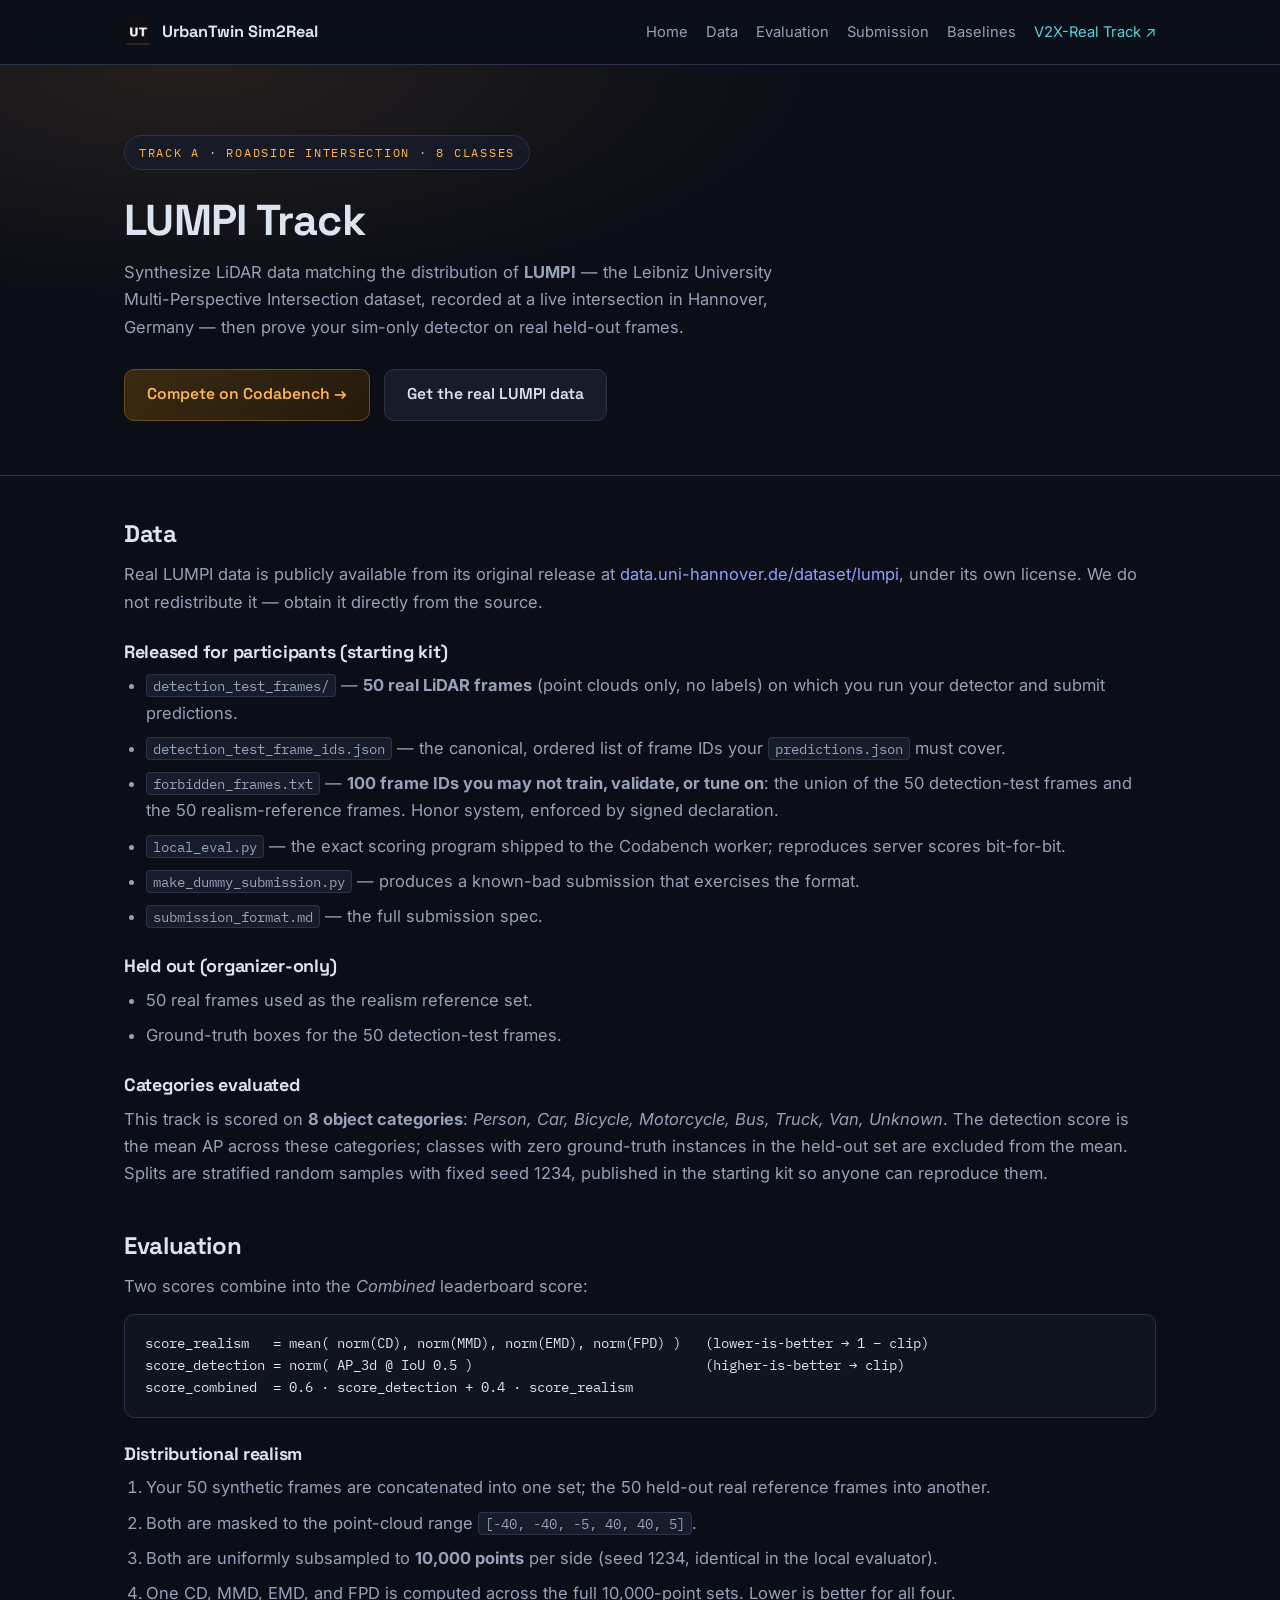
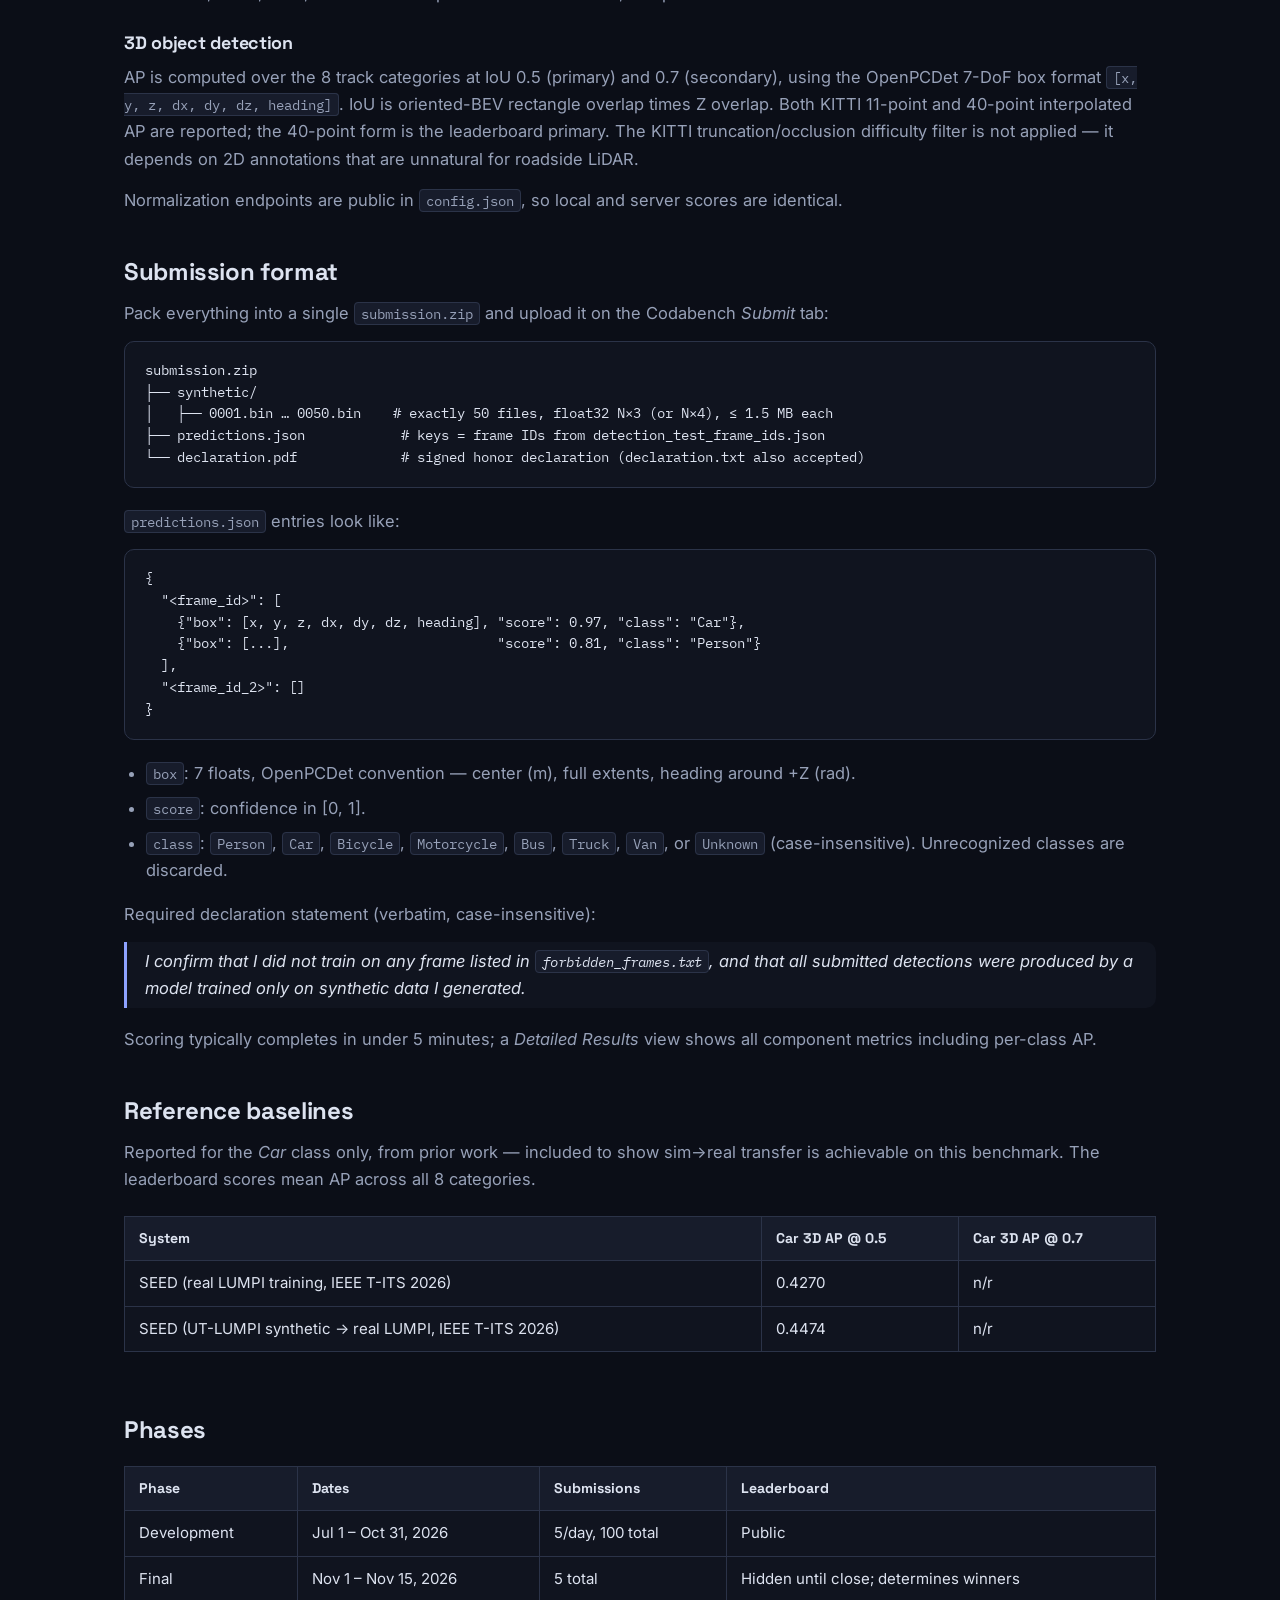
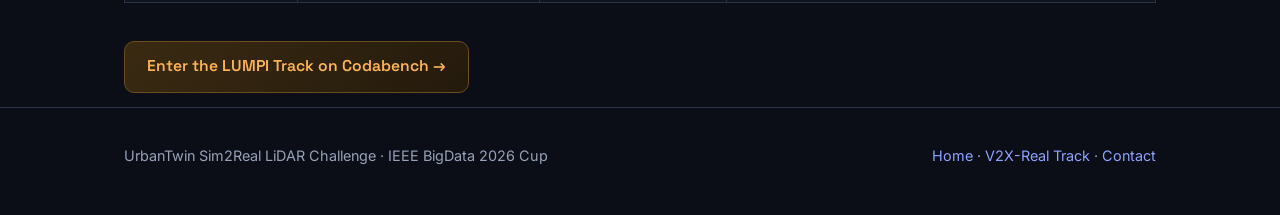
==== lumpi.html @ f479bf92 "UrbanTwin Sim2Real LiDAR Challenge website (IEEE BigData 2026 Cup)" ====
<!DOCTYPE html>
<html lang="en">
<head>
<meta charset="utf-8">
<meta name="viewport" content="width=device-width, initial-scale=1">
<title>LUMPI Track — UrbanTwin Sim2Real LiDAR Challenge</title>
<meta name="description" content="LUMPI Track of the UrbanTwin Sim2Real LiDAR Challenge at IEEE BigData 2026 Cup: synthesize LiDAR matching the LUMPI Hannover intersection distribution.">
<link rel="icon" type="image/png" href="logo.png">
<link rel="preconnect" href="https://fonts.googleapis.com">
<link rel="preconnect" href="https://fonts.gstatic.com" crossorigin>
<link href="https://fonts.googleapis.com/css2?family=Space+Grotesk:wght@500;600;700&family=Inter:wght@400;500;600&family=IBM+Plex+Mono:wght@400;500&display=swap" rel="stylesheet">
<link rel="stylesheet" href="style.css">
</head>
<body>

<nav class="nav">
  <div class="nav-inner">
    <a class="nav-brand" href="index.html"><img src="logo.png" alt="UrbanTwin logo">UrbanTwin&nbsp;Sim2Real</a>
    <div class="nav-links">
      <a href="index.html">Home</a>
      <a href="#data">Data</a>
      <a href="#evaluation">Evaluation</a>
      <a href="#submission">Submission</a>
      <a href="#baselines">Baselines</a>
      <a class="track-v2x" href="v2x.html">V2X-Real Track ↗</a>
    </div>
  </div>
</nav>

<header class="track-hero lumpi">
  <div class="wrap">
    <span class="eyebrow lumpi">Track A · Roadside intersection · 8 classes</span>
    <h1>LUMPI Track</h1>
    <p class="sub">Synthesize LiDAR data matching the distribution of <strong>LUMPI</strong> — the Leibniz University Multi-Perspective Intersection dataset, recorded at a live intersection in Hannover, Germany — then prove your sim-only detector on real held-out frames.</p>
    <div class="hero-ctas">
      <a class="btn btn-lumpi" href="https://www.codabench.org/competitions/16684/">Compete on Codabench →</a>
      <a class="btn" href="https://data.uni-hannover.de/dataset/lumpi">Get the real LUMPI data</a>
    </div>
  </div>
</header>

<main class="wrap content">

<h2 id="data">Data</h2>
<p>Real LUMPI data is publicly available from its original release at
<a href="https://data.uni-hannover.de/dataset/lumpi">data.uni-hannover.de/dataset/lumpi</a>, under its own license.
We do not redistribute it — obtain it directly from the source.</p>

<h3>Released for participants (starting kit)</h3>
<ul>
  <li><code>detection_test_frames/</code> — <strong>50 real LiDAR frames</strong> (point clouds only, no labels) on which you run your detector and submit predictions.</li>
  <li><code>detection_test_frame_ids.json</code> — the canonical, ordered list of frame IDs your <code>predictions.json</code> must cover.</li>
  <li><code>forbidden_frames.txt</code> — <strong>100 frame IDs you may not train, validate, or tune on</strong>: the union of the 50 detection-test frames and the 50 realism-reference frames. Honor system, enforced by signed declaration.</li>
  <li><code>local_eval.py</code> — the exact scoring program shipped to the Codabench worker; reproduces server scores bit-for-bit.</li>
  <li><code>make_dummy_submission.py</code> — produces a known-bad submission that exercises the format.</li>
  <li><code>submission_format.md</code> — the full submission spec.</li>
</ul>

<h3>Held out (organizer-only)</h3>
<ul>
  <li>50 real frames used as the realism reference set.</li>
  <li>Ground-truth boxes for the 50 detection-test frames.</li>
</ul>

<h3>Categories evaluated</h3>
<p>This track is scored on <strong>8 object categories</strong>: <em>Person, Car, Bicycle, Motorcycle, Bus, Truck, Van, Unknown</em>.
The detection score is the mean AP across these categories; classes with zero ground-truth instances in the held-out set are excluded from the mean.
Splits are stratified random samples with fixed seed 1234, published in the starting kit so anyone can reproduce them.</p>

<h2 id="evaluation">Evaluation</h2>
<p>Two scores combine into the <em>Combined</em> leaderboard score:</p>
<pre>score_realism   = mean( norm(CD), norm(MMD), norm(EMD), norm(FPD) )   (lower-is-better → 1 − clip)
score_detection = norm( AP_3d @ IoU 0.5 )                             (higher-is-better → clip)
score_combined  = 0.6 · score_detection + 0.4 · score_realism</pre>

<h3>Distributional realism</h3>
<ol>
  <li>Your 50 synthetic frames are concatenated into one set; the 50 held-out real reference frames into another.</li>
  <li>Both are masked to the point-cloud range <code>[-40, -40, -5, 40, 40, 5]</code>.</li>
  <li>Both are uniformly subsampled to <strong>10,000 points</strong> per side (seed 1234, identical in the local evaluator).</li>
  <li>One CD, MMD, EMD, and FPD is computed across the full 10,000-point sets. Lower is better for all four.</li>
</ol>

<h3>3D object detection</h3>
<p>AP is computed over the 8 track categories at IoU 0.5 (primary) and 0.7 (secondary),
using the OpenPCDet 7-DoF box format <code>[x, y, z, dx, dy, dz, heading]</code>.
IoU is oriented-BEV rectangle overlap times Z overlap. Both KITTI 11-point and 40-point interpolated AP
are reported; the 40-point form is the leaderboard primary. The KITTI truncation/occlusion difficulty
filter is not applied — it depends on 2D annotations that are unnatural for roadside LiDAR.</p>
<p>Normalization endpoints are public in <code>config.json</code>, so local and server scores are identical.</p>

<h2 id="submission">Submission format</h2>
<p>Pack everything into a single <code>submission.zip</code> and upload it on the Codabench <em>Submit</em> tab:</p>
<pre>submission.zip
├── synthetic/
│   ├── 0001.bin … 0050.bin    # exactly 50 files, float32 N×3 (or N×4), ≤ 1.5 MB each
├── predictions.json            # keys = frame IDs from detection_test_frame_ids.json
└── declaration.pdf             # signed honor declaration (declaration.txt also accepted)</pre>
<p><code>predictions.json</code> entries look like:</p>
<pre>{
  "&lt;frame_id&gt;": [
    {"box": [x, y, z, dx, dy, dz, heading], "score": 0.97, "class": "Car"},
    {"box": [...],                          "score": 0.81, "class": "Person"}
  ],
  "&lt;frame_id_2&gt;": []
}</pre>
<ul>
  <li><code>box</code>: 7 floats, OpenPCDet convention — center (m), full extents, heading around +Z (rad).</li>
  <li><code>score</code>: confidence in [0, 1].</li>
  <li><code>class</code>: <code>Person</code>, <code>Car</code>, <code>Bicycle</code>, <code>Motorcycle</code>, <code>Bus</code>, <code>Truck</code>, <code>Van</code>, or <code>Unknown</code> (case-insensitive). Unrecognized classes are discarded.</li>
</ul>
<p>Required declaration statement (verbatim, case-insensitive):</p>
<blockquote>I confirm that I did not train on any frame listed in <code>forbidden_frames.txt</code>, and that all submitted detections were produced by a model trained only on synthetic data I generated.</blockquote>
<p>Scoring typically completes in under 5 minutes; a <em>Detailed Results</em> view shows all component metrics including per-class AP.</p>

<h2 id="baselines">Reference baselines</h2>
<p>Reported for the <em>Car</em> class only, from prior work — included to show sim→real transfer is achievable on this benchmark. The leaderboard scores mean AP across all 8 categories.</p>
<div class="table-scroll">
<table>
  <tr><th>System</th><th>Car 3D AP @ 0.5</th><th>Car 3D AP @ 0.7</th></tr>
  <tr><td>SEED (real LUMPI training, IEEE T-ITS 2026)</td><td>0.4270</td><td>n/r</td></tr>
  <tr><td>SEED (UT-LUMPI synthetic → real LUMPI, IEEE T-ITS 2026)</td><td>0.4474</td><td>n/r</td></tr>
</table>
</div>

<h2>Phases</h2>
<div class="table-scroll">
<table>
  <tr><th>Phase</th><th>Dates</th><th>Submissions</th><th>Leaderboard</th></tr>
  <tr><td>Development</td><td>Jul 1 – Oct 31, 2026</td><td>5/day, 100 total</td><td>Public</td></tr>
  <tr><td>Final</td><td>Nov 1 – Nov 15, 2026</td><td>5 total</td><td>Hidden until close; determines winners</td></tr>
</table>
</div>
<p style="margin-top:18px"><a class="btn btn-lumpi" href="https://www.codabench.org/competitions/16684/">Enter the LUMPI Track on Codabench →</a></p>

</main>

<footer>
  <div class="wrap">
    <div>UrbanTwin Sim2Real LiDAR Challenge · IEEE BigData 2026 Cup</div>
    <div><a href="index.html">Home</a> · <a href="v2x.html">V2X-Real Track</a> · <a href="mailto:Muhammad.Shahbaz@ucf.edu">Contact</a></div>
  </div>
</footer>

</body>
</html>
---- style.css ----
/* UrbanTwin Sim2Real LiDAR Challenge — IEEE BigData 2026 Cup */
:root {
  --ink-950: #0b0e17;
  --ink-900: #10141f;
  --ink-800: #171c2b;
  --ink-700: #232a3d;
  --line: #2b3348;
  --text: #dde3f0;
  --text-dim: #97a1b8;
  --lumpi: #ffb454;   /* LUMPI amber */
  --v2x: #4fd6e0;     /* V2X-Real cyan */
  --accent: #8ea2ff;  /* shared indigo accent */
  --radius: 10px;
  --maxw: 1080px;
}

* { margin: 0; padding: 0; box-sizing: border-box; }

html { scroll-behavior: smooth; scroll-padding-top: 84px; }
@media (prefers-reduced-motion: reduce) {
  html { scroll-behavior: auto; }
  *, *::before, *::after { animation: none !important; transition: none !important; }
}

body {
  background: var(--ink-950);
  color: var(--text);
  font-family: "Inter", system-ui, -apple-system, "Segoe UI", sans-serif;
  font-size: 16.5px;
  line-height: 1.65;
  -webkit-font-smoothing: antialiased;
}

h1, h2, h3, h4 { font-family: "Space Grotesk", "Inter", sans-serif; line-height: 1.15; letter-spacing: -0.015em; }
code, pre, .mono { font-family: "IBM Plex Mono", ui-monospace, Consolas, monospace; }

a { color: var(--accent); text-decoration: none; }
a:hover { text-decoration: underline; }
a:focus-visible, button:focus-visible { outline: 2px solid var(--accent); outline-offset: 3px; border-radius: 3px; }

.wrap { max-width: var(--maxw); margin: 0 auto; padding: 0 24px; }

/* ---------- nav ---------- */
.nav {
  position: sticky; top: 0; z-index: 50;
  background: rgba(11, 14, 23, 0.86);
  backdrop-filter: blur(10px);
  border-bottom: 1px solid var(--line);
}
.nav-inner { display: flex; align-items: center; gap: 20px; height: 64px; max-width: var(--maxw); margin: 0 auto; padding: 0 24px; }
.nav-brand { display: flex; align-items: center; gap: 10px; font-family: "Space Grotesk", sans-serif; font-weight: 700; color: var(--text); font-size: 1.02rem; white-space: nowrap; }
.nav-brand img { width: 28px; height: 28px; border-radius: 6px; }
.nav-brand:hover { text-decoration: none; }
.nav-links { display: flex; gap: 18px; margin-left: auto; flex-wrap: wrap; }
.nav-links a { color: var(--text-dim); font-size: 0.92rem; }
.nav-links a:hover { color: var(--text); text-decoration: none; }
.nav-links a.track-lumpi { color: var(--lumpi); }
.nav-links a.track-v2x { color: var(--v2x); }

/* ---------- hero ---------- */
.hero { position: relative; overflow: hidden; border-bottom: 1px solid var(--line); }
#lidar-canvas { position: absolute; inset: 0; width: 100%; height: 100%; display: block; }
.hero-inner { position: relative; z-index: 2; max-width: var(--maxw); margin: 0 auto; padding: 96px 24px 88px; }
.eyebrow {
  display: inline-block; font-family: "IBM Plex Mono", monospace; font-size: 0.78rem;
  letter-spacing: 0.14em; text-transform: uppercase; color: var(--accent);
  border: 1px solid var(--line); border-radius: 999px; padding: 6px 14px;
  background: rgba(23, 28, 43, 0.7); margin-bottom: 26px;
}
.hero h1 { font-size: clamp(2.1rem, 5.4vw, 3.6rem); font-weight: 700; max-width: 820px; }
.hero h1 .thin { color: var(--text-dim); font-weight: 500; }
.hero .sub { margin-top: 20px; max-width: 640px; color: var(--text-dim); font-size: 1.08rem; }
.hero-ctas { display: flex; gap: 14px; margin-top: 34px; flex-wrap: wrap; }

.btn {
  display: inline-block; padding: 12px 22px; border-radius: var(--radius);
  font-family: "Space Grotesk", sans-serif; font-weight: 600; font-size: 0.98rem;
  border: 1px solid var(--line); color: var(--text); background: var(--ink-800);
  transition: transform 0.15s ease, border-color 0.15s ease;
}
.btn:hover { text-decoration: none; transform: translateY(-2px); border-color: var(--text-dim); }
.btn-lumpi { background: linear-gradient(135deg, #3a2a12, #241a0c); border-color: #6b4d1e; color: var(--lumpi); }
.btn-lumpi:hover { border-color: var(--lumpi); }
.btn-v2x { background: linear-gradient(135deg, #0e2f33, #0a1f24); border-color: #1e5b62; color: var(--v2x); }
.btn-v2x:hover { border-color: var(--v2x); }

.hero-facts { display: flex; gap: 34px; margin-top: 44px; flex-wrap: wrap; }
.fact .k { font-family: "IBM Plex Mono", monospace; font-size: 0.74rem; letter-spacing: 0.12em; text-transform: uppercase; color: var(--text-dim); }
.fact .v { font-family: "Space Grotesk", sans-serif; font-size: 1.12rem; font-weight: 600; margin-top: 2px; }

/* ---------- sections ---------- */
section { padding: 72px 0; border-bottom: 1px solid var(--line); }
section:last-of-type { border-bottom: none; }
.sec-label { font-family: "IBM Plex Mono", monospace; font-size: 0.76rem; letter-spacing: 0.16em; text-transform: uppercase; color: var(--accent); margin-bottom: 12px; }
section h2 { font-size: clamp(1.5rem, 3vw, 2.1rem); margin-bottom: 18px; }
section .lede { color: var(--text-dim); max-width: 700px; margin-bottom: 30px; }

/* track cards */
.tracks { display: grid; grid-template-columns: 1fr 1fr; gap: 22px; }
.track-card {
  border: 1px solid var(--line); border-radius: var(--radius); background: var(--ink-900);
  padding: 30px 28px; position: relative; overflow: hidden; display: flex; flex-direction: column;
}
.track-card::before { content: ""; position: absolute; top: 0; left: 0; right: 0; height: 3px; }
.track-card.lumpi::before { background: var(--lumpi); }
.track-card.v2x::before { background: var(--v2x); }
.track-card .tag { font-family: "IBM Plex Mono", monospace; font-size: 0.74rem; letter-spacing: 0.12em; text-transform: uppercase; }
.track-card.lumpi .tag { color: var(--lumpi); }
.track-card.v2x .tag { color: var(--v2x); }
.track-card h3 { font-size: 1.4rem; margin: 10px 0 12px; }
.track-card p { color: var(--text-dim); font-size: 0.97rem; flex: 1; }
.track-meta { margin: 18px 0 22px; display: grid; gap: 8px; font-size: 0.92rem; }
.track-meta div { display: flex; gap: 10px; }
.track-meta .mk { font-family: "IBM Plex Mono", monospace; color: var(--text-dim); min-width: 96px; font-size: 0.82rem; padding-top: 2px; }
.track-actions { display: flex; gap: 12px; flex-wrap: wrap; }
.btn-sm { padding: 9px 16px; font-size: 0.9rem; }

/* steps */
.steps { display: grid; grid-template-columns: repeat(4, 1fr); gap: 18px; counter-reset: step; }
.step { border: 1px solid var(--line); border-radius: var(--radius); background: var(--ink-900); padding: 22px 20px; }
.step::before {
  counter-increment: step; content: counter(step, decimal-leading-zero);
  font-family: "IBM Plex Mono", monospace; color: var(--accent); font-size: 0.8rem; letter-spacing: 0.1em;
}
.step h4 { margin: 8px 0 8px; font-size: 1.02rem; }
.step p { color: var(--text-dim); font-size: 0.9rem; }

/* scoring */
.score-formula {
  border: 1px solid var(--line); border-radius: var(--radius); background: var(--ink-900);
  padding: 26px 28px; font-family: "IBM Plex Mono", monospace; font-size: 0.95rem;
  overflow-x: auto; margin-bottom: 26px; white-space: pre;
}
.score-formula .w60 { color: var(--lumpi); }
.score-formula .w40 { color: var(--v2x); }
.metric-grid { display: grid; grid-template-columns: repeat(4, 1fr); gap: 16px; }
.metric { border: 1px solid var(--line); border-radius: var(--radius); background: var(--ink-900); padding: 18px; }
.metric .abbr { font-family: "Space Grotesk", sans-serif; font-weight: 700; font-size: 1.2rem; color: var(--accent); }
.metric p { font-size: 0.86rem; color: var(--text-dim); margin-top: 6px; }

/* timeline */
.timeline { list-style: none; border-left: 2px solid var(--line); margin-left: 8px; }
.timeline li { position: relative; padding: 0 0 26px 28px; }
.timeline li::before {
  content: ""; position: absolute; left: -7px; top: 6px; width: 12px; height: 12px;
  border-radius: 50%; background: var(--ink-950); border: 2px solid var(--accent);
}
.timeline li.milestone::before { background: var(--accent); }
.timeline .date { font-family: "IBM Plex Mono", monospace; font-size: 0.82rem; color: var(--accent); letter-spacing: 0.05em; }
.timeline .what { font-weight: 600; font-family: "Space Grotesk", sans-serif; }
.timeline .note { color: var(--text-dim); font-size: 0.92rem; }

/* tables */
.table-scroll { overflow-x: auto; }
table { border-collapse: collapse; width: 100%; font-size: 0.94rem; }
th, td { border: 1px solid var(--line); padding: 10px 14px; text-align: left; }
th { background: var(--ink-800); font-family: "Space Grotesk", sans-serif; font-size: 0.88rem; }
td { background: var(--ink-900); }
td .mono, th .mono { font-size: 0.85rem; }

/* prizes */
.prizes { display: grid; grid-template-columns: repeat(3, 1fr); gap: 18px; max-width: 720px; }
.prize { border: 1px solid var(--line); border-radius: var(--radius); background: var(--ink-900); padding: 24px; text-align: center; }
.prize .place { font-family: "IBM Plex Mono", monospace; font-size: 0.78rem; letter-spacing: 0.14em; text-transform: uppercase; color: var(--text-dim); }
.prize .amount { font-family: "Space Grotesk", sans-serif; font-size: 2rem; font-weight: 700; margin-top: 6px; }
.prize:nth-child(1) .amount { color: var(--lumpi); }

/* rules */
.rule-cols { display: grid; grid-template-columns: 1fr 1fr; gap: 22px; }
.rule-box { border: 1px solid var(--line); border-radius: var(--radius); background: var(--ink-900); padding: 26px 28px; }
.rule-box h3 { font-size: 1.1rem; margin-bottom: 14px; }
.rule-box.allowed h3 { color: #7ee08a; }
.rule-box.forbidden h3 { color: #ff7a7a; }
.rule-box ul { margin-left: 18px; color: var(--text-dim); font-size: 0.95rem; display: grid; gap: 10px; }

/* generic content blocks (track pages) */
.content h2 { font-size: 1.5rem; margin: 44px 0 14px; }
.content h3 { font-size: 1.12rem; margin: 26px 0 10px; color: var(--text); }
.content p, .content li { color: var(--text-dim); }
.content p { margin-bottom: 14px; }
.content ul, .content ol { margin: 0 0 16px 22px; display: grid; gap: 8px; }
.content pre {
  background: var(--ink-900); border: 1px solid var(--line); border-radius: var(--radius);
  padding: 18px 20px; overflow-x: auto; font-size: 0.88rem; margin: 14px 0 20px; line-height: 1.55;
}
.content code { background: var(--ink-800); border: 1px solid var(--line); border-radius: 4px; padding: 1px 6px; font-size: 0.86em; }
.content pre code { background: none; border: none; padding: 0; }
.content blockquote { border-left: 3px solid var(--accent); padding: 6px 18px; background: var(--ink-900); border-radius: 0 var(--radius) var(--radius) 0; margin: 14px 0 18px; font-style: italic; }
.content table { margin: 8px 0 20px; }

/* track page hero */
.track-hero { border-bottom: 1px solid var(--line); padding: 70px 0 54px; position: relative; overflow: hidden; }
.track-hero.lumpi { background: radial-gradient(900px 340px at 15% 0%, rgba(255, 180, 84, 0.10), transparent 70%), var(--ink-950); }
.track-hero.v2x { background: radial-gradient(900px 340px at 15% 0%, rgba(79, 214, 224, 0.10), transparent 70%), var(--ink-950); }
.track-hero h1 { font-size: clamp(1.8rem, 4vw, 2.7rem); max-width: 780px; }
.track-hero .sub { color: var(--text-dim); margin-top: 14px; max-width: 660px; }
.track-hero .hero-ctas { margin-top: 28px; }
.track-hero .eyebrow.lumpi { color: var(--lumpi); }
.track-hero .eyebrow.v2x { color: var(--v2x); }

/* citations */
details.bib { border: 1px solid var(--line); border-radius: var(--radius); background: var(--ink-900); margin-bottom: 12px; }
details.bib summary { cursor: pointer; padding: 14px 18px; font-family: "Space Grotesk", sans-serif; font-weight: 600; font-size: 0.98rem; }
details.bib pre { margin: 0 18px 16px; white-space: pre-wrap; }

/* organizers / footer */
.orgs { display: flex; gap: 22px; flex-wrap: wrap; }
.org { border: 1px solid var(--line); border-radius: var(--radius); background: var(--ink-900); padding: 22px 26px; min-width: 260px; }
.org .name { font-family: "Space Grotesk", sans-serif; font-weight: 700; font-size: 1.05rem; }
.org .aff { color: var(--text-dim); font-size: 0.92rem; }

footer { border-top: 1px solid var(--line); padding: 36px 0 48px; color: var(--text-dim); font-size: 0.9rem; }
footer .wrap { display: flex; justify-content: space-between; gap: 20px; flex-wrap: wrap; }

.notice {
  border: 1px solid #6b4d1e; background: rgba(255, 180, 84, 0.06); border-radius: var(--radius);
  padding: 14px 18px; font-size: 0.92rem; color: var(--text-dim); margin-top: 24px;
}
.notice strong { color: var(--lumpi); }

@media (max-width: 900px) {
  .steps, .metric-grid { grid-template-columns: 1fr 1fr; }
}
@media (max-width: 640px) {
  .tracks, .rule-cols, .steps, .metric-grid, .prizes { grid-template-columns: 1fr; }
  .nav-links { gap: 12px; }
  .hero-inner { padding: 70px 24px 60px; }
}
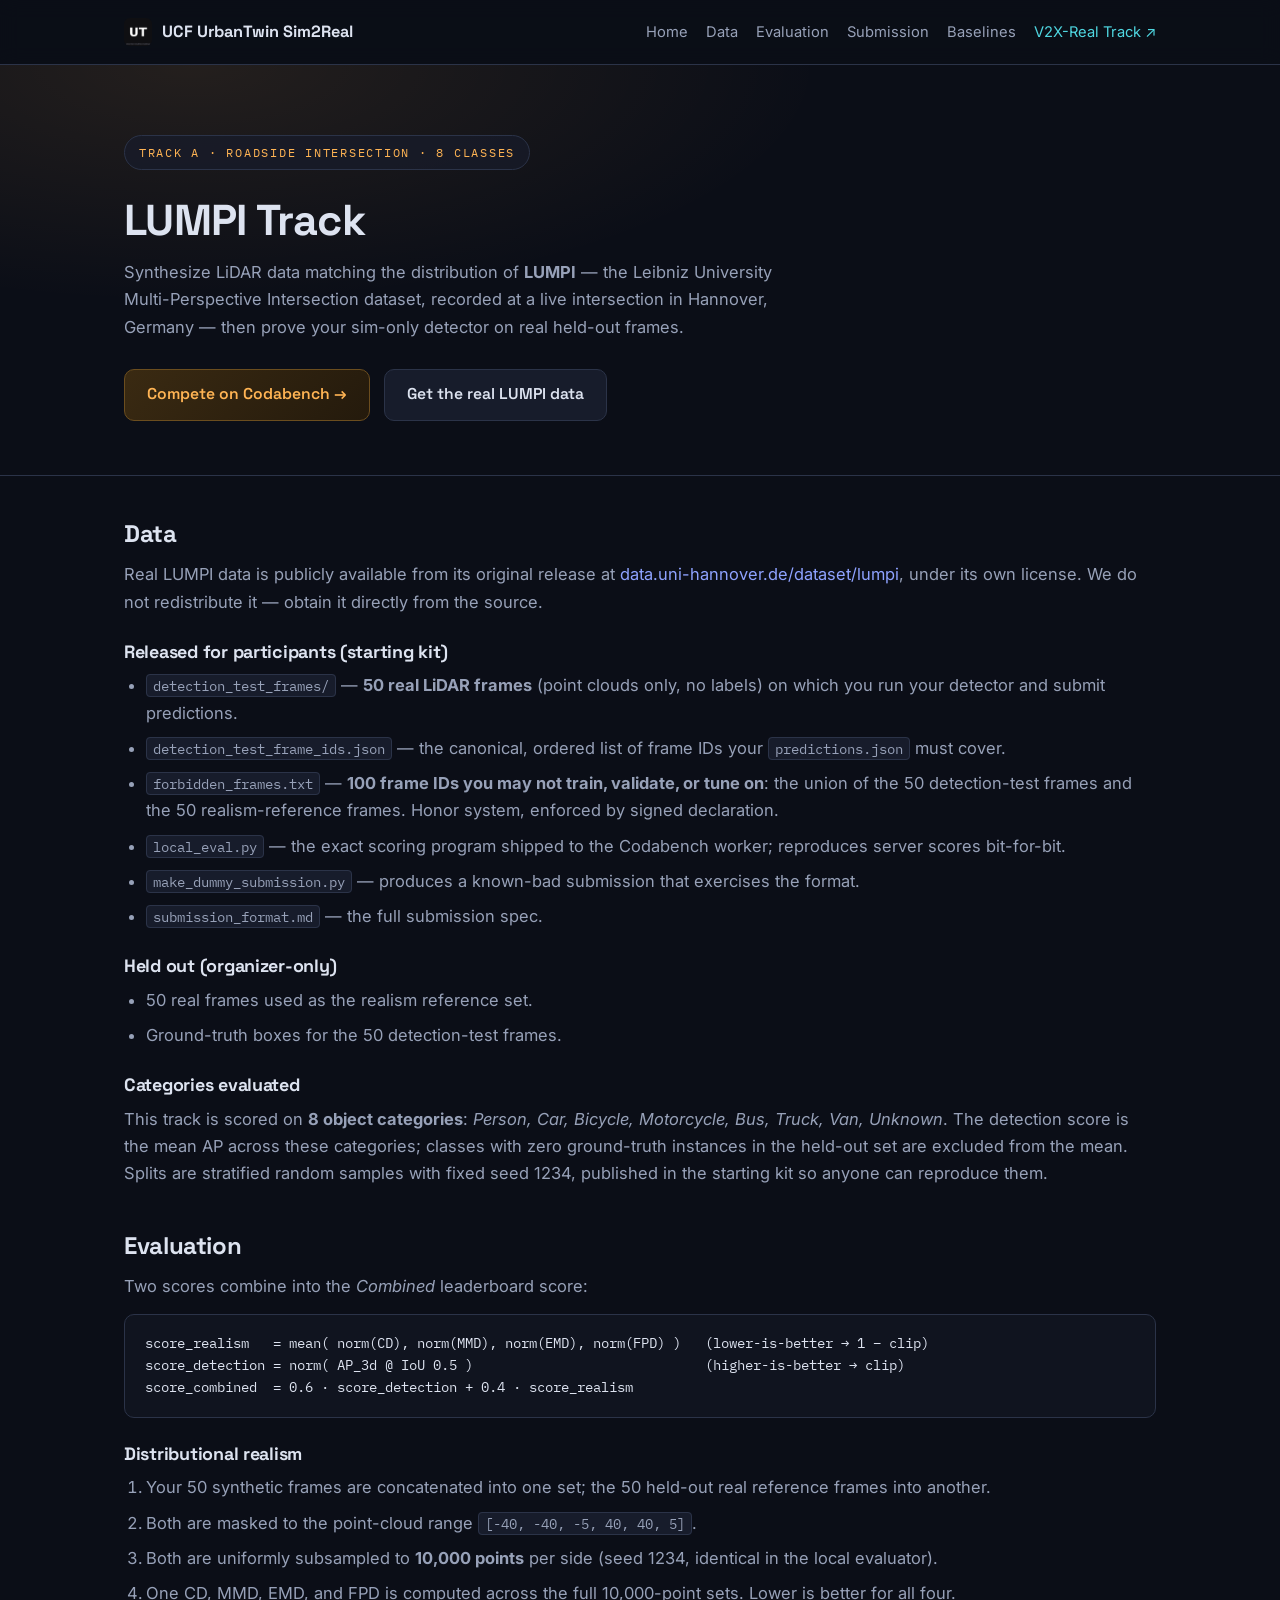
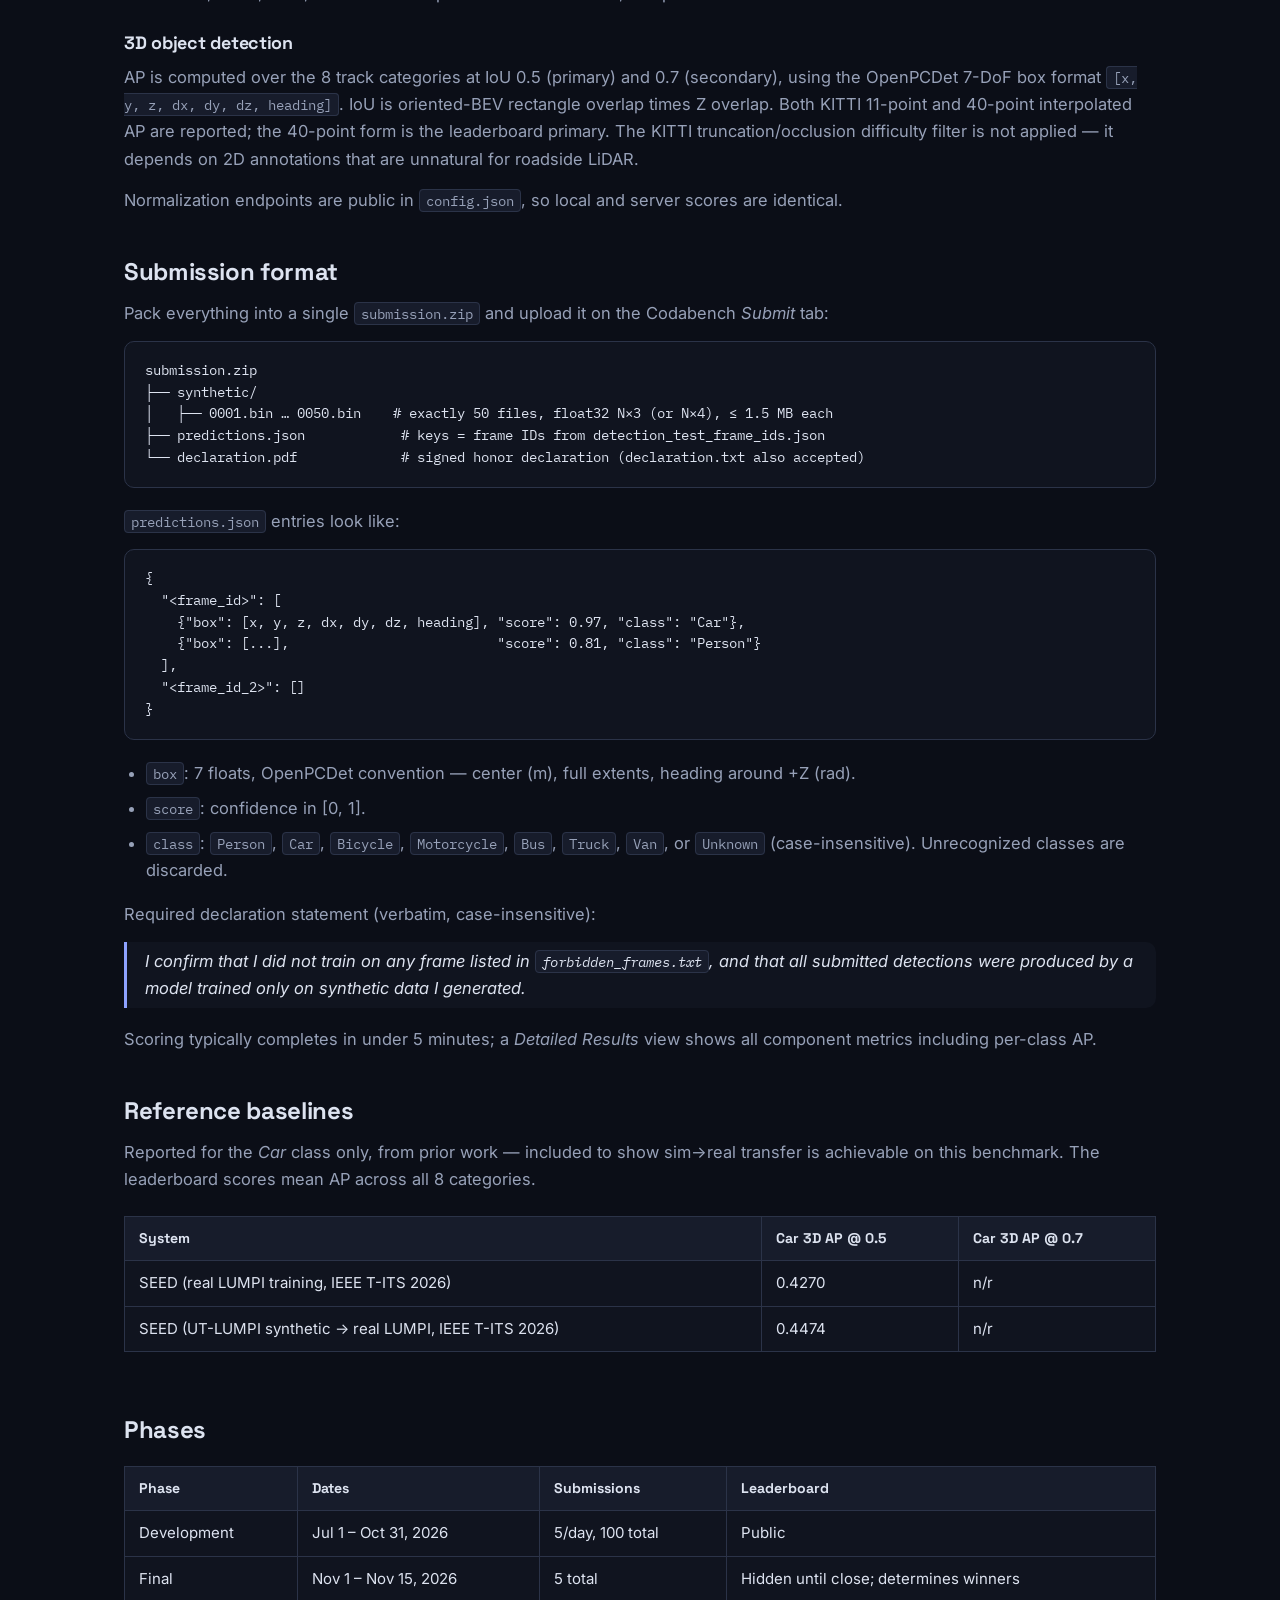
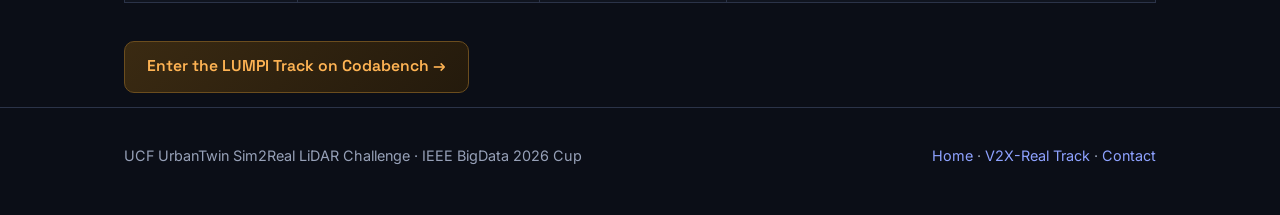
==== commit b1ca4885: "No real-data training rule, organizers on top, Agarwal email, UCF branding everywhere" ====
--- a/lumpi.html
+++ b/lumpi.html
@@ -3,8 +3,8 @@
 <head>
 <meta charset="utf-8">
 <meta name="viewport" content="width=device-width, initial-scale=1">
-<title>LUMPI Track — UrbanTwin Sim2Real LiDAR Challenge</title>
-<meta name="description" content="LUMPI Track of the UrbanTwin Sim2Real LiDAR Challenge at IEEE BigData 2026 Cup: synthesize LiDAR matching the LUMPI Hannover intersection distribution.">
+<title>LUMPI Track — UCF UrbanTwin Sim2Real LiDAR Challenge | Muhammad Shahbaz &amp; Shaurya Agarwal, University of Central Florida</title>
+<meta name="description" content="LUMPI Track of the UCF UrbanTwin Sim2Real LiDAR Challenge at IEEE BigData 2026 Cup: synthesize LiDAR matching the LUMPI Hannover intersection distribution.">
 <link rel="icon" type="image/png" href="logo.png">
 <link rel="preconnect" href="https://fonts.googleapis.com">
 <link rel="preconnect" href="https://fonts.gstatic.com" crossorigin>
@@ -15,7 +15,7 @@
 
 <nav class="nav">
   <div class="nav-inner">
-    <a class="nav-brand" href="index.html"><img src="logo.png" alt="UrbanTwin logo">UrbanTwin&nbsp;Sim2Real</a>
+    <a class="nav-brand" href="index.html"><img src="logo.png" alt="UrbanTwin logo">UCF UrbanTwin&nbsp;Sim2Real</a>
     <div class="nav-links">
       <a href="index.html">Home</a>
       <a href="#data">Data</a>
@@ -137,7 +137,7 @@
 
 <footer>
   <div class="wrap">
-    <div>UrbanTwin Sim2Real LiDAR Challenge · IEEE BigData 2026 Cup</div>
+    <div>UCF UrbanTwin Sim2Real LiDAR Challenge · IEEE BigData 2026 Cup</div>
     <div><a href="index.html">Home</a> · <a href="v2x.html">V2X-Real Track</a> · <a href="mailto:Muhammad.Shahbaz@ucf.edu">Contact</a></div>
   </div>
 </footer>
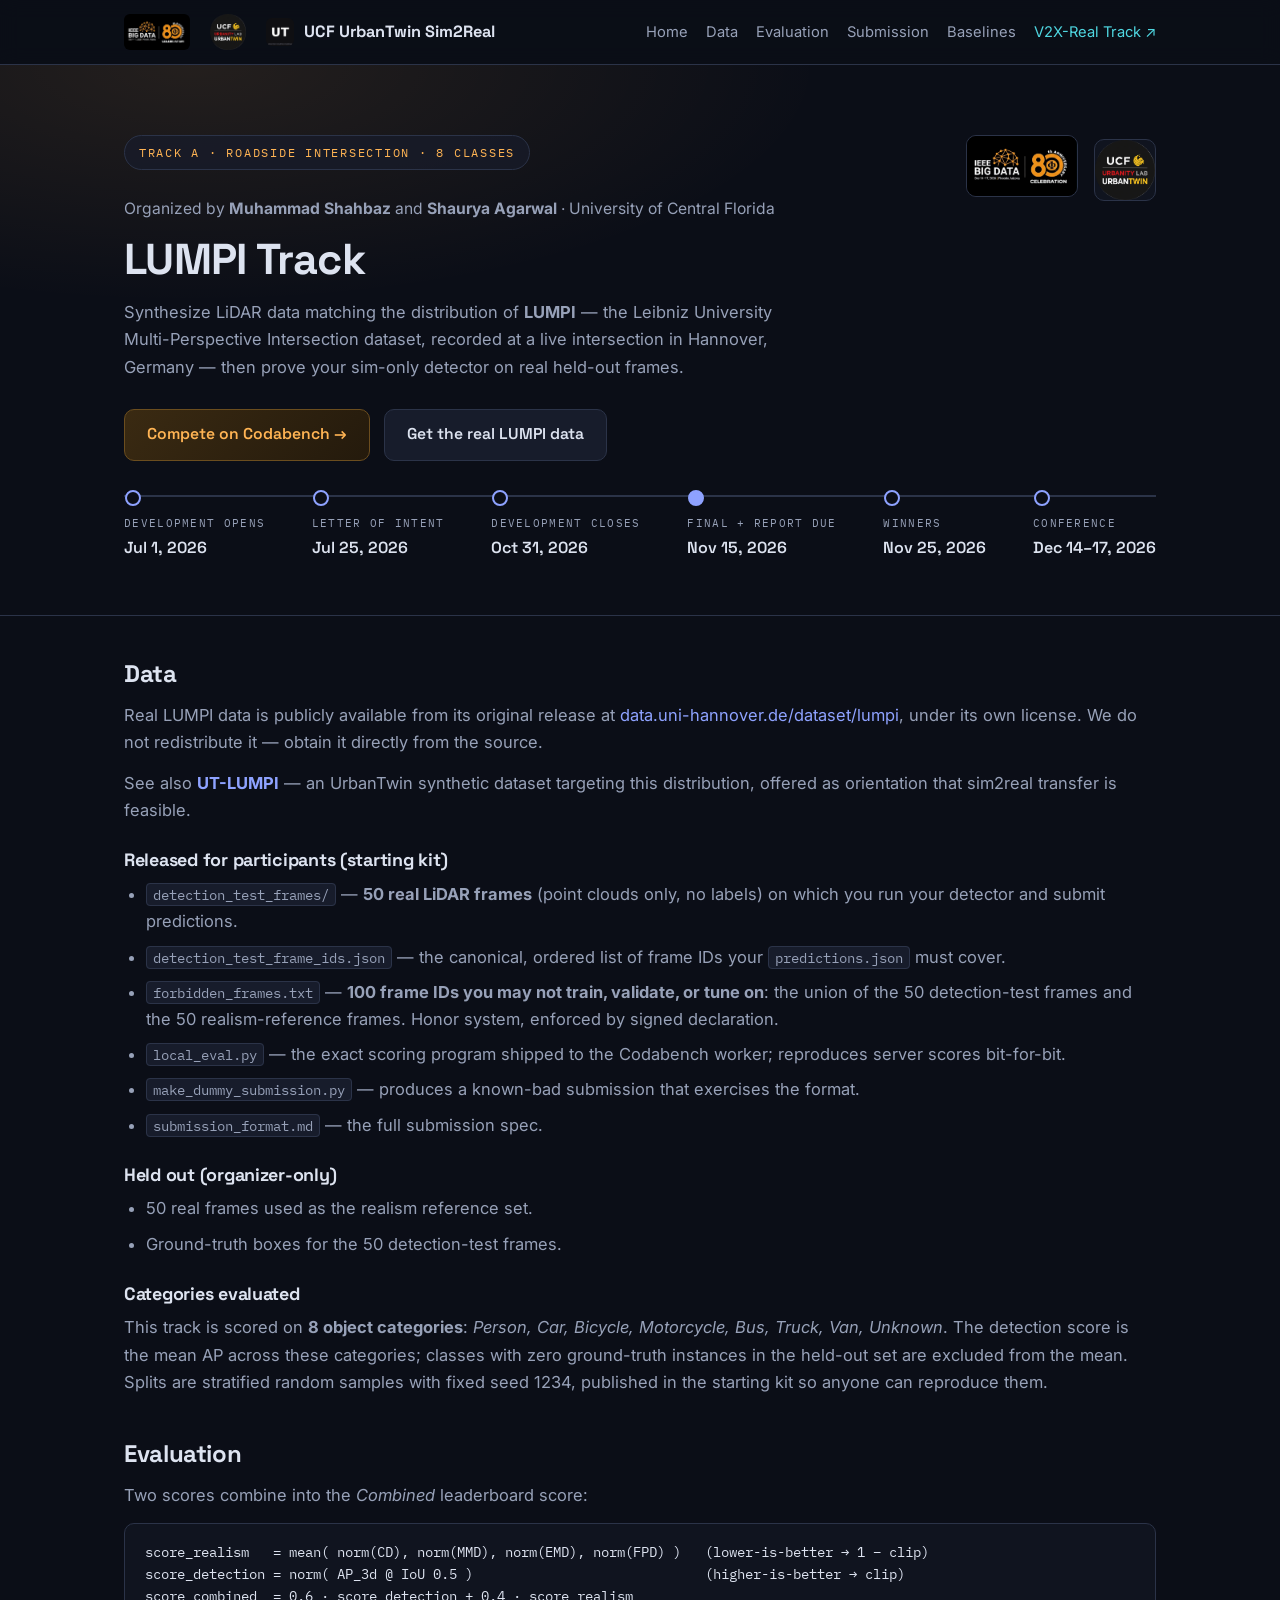
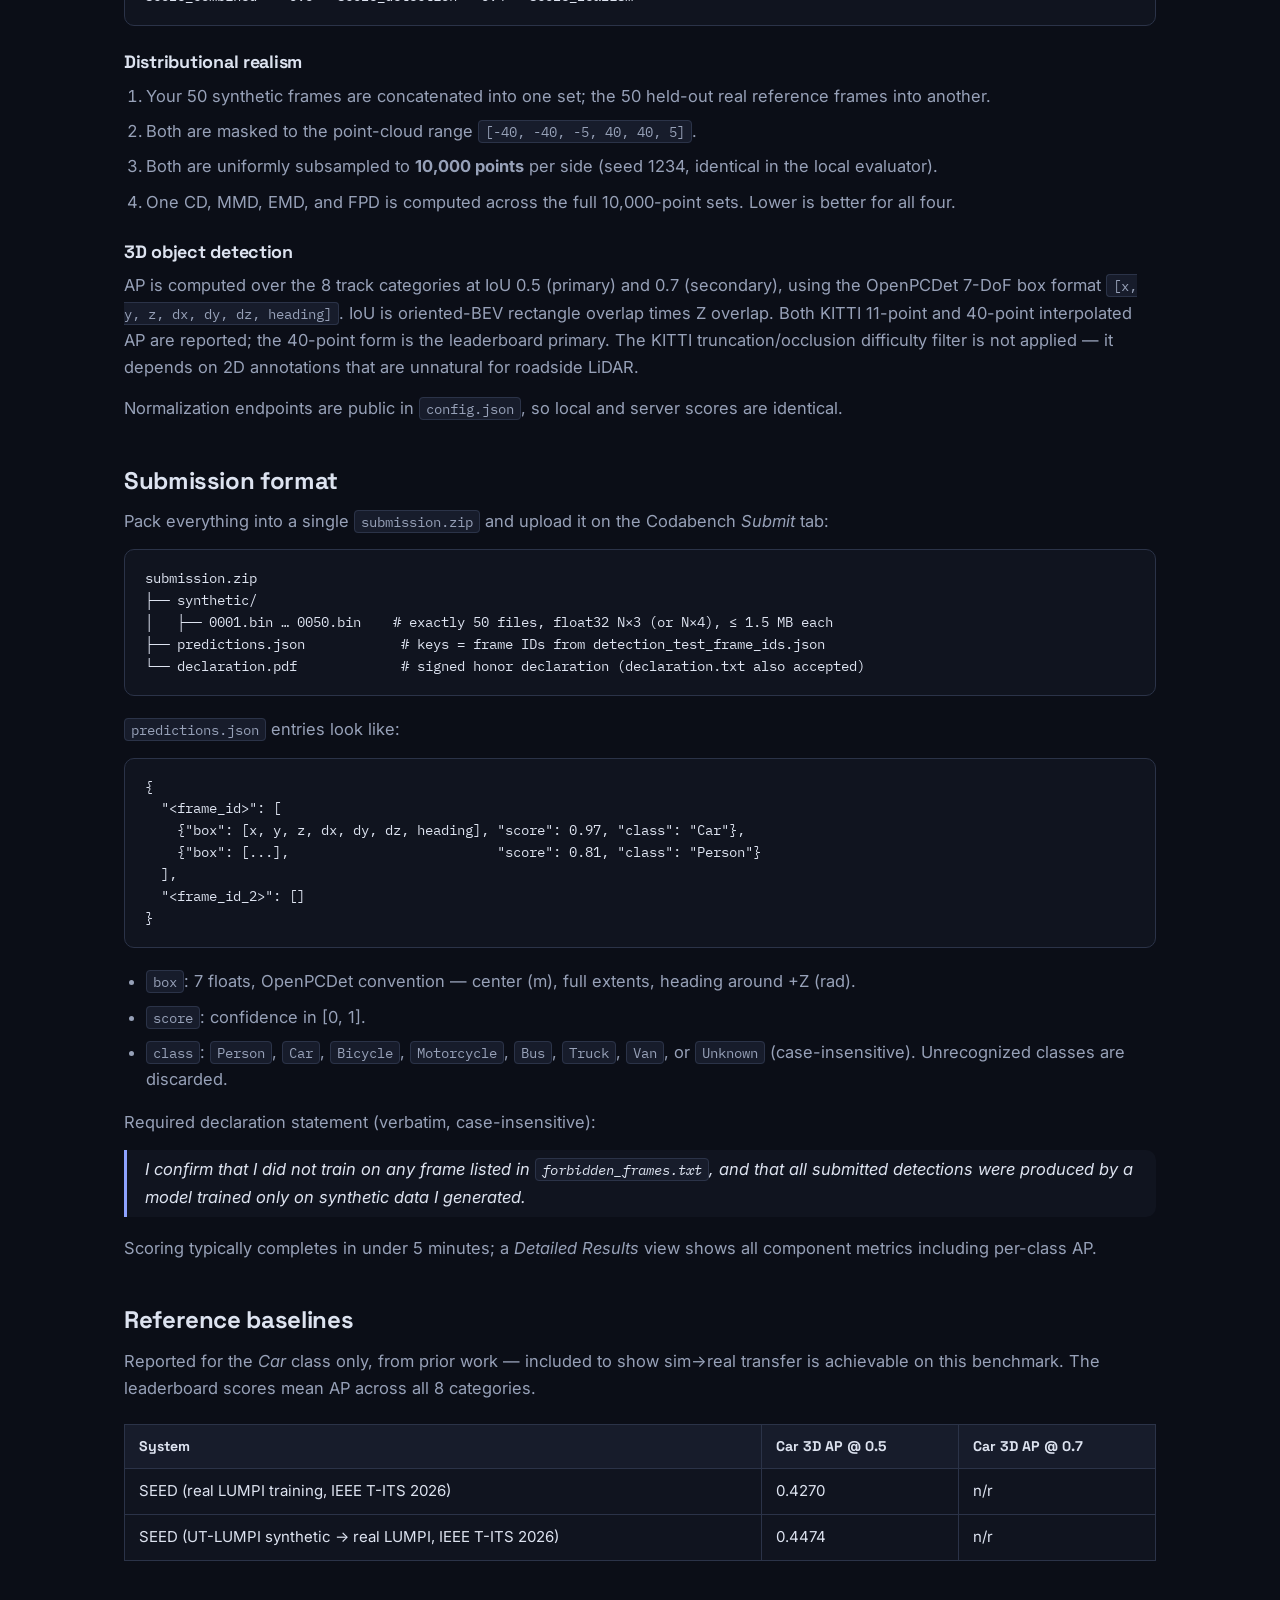
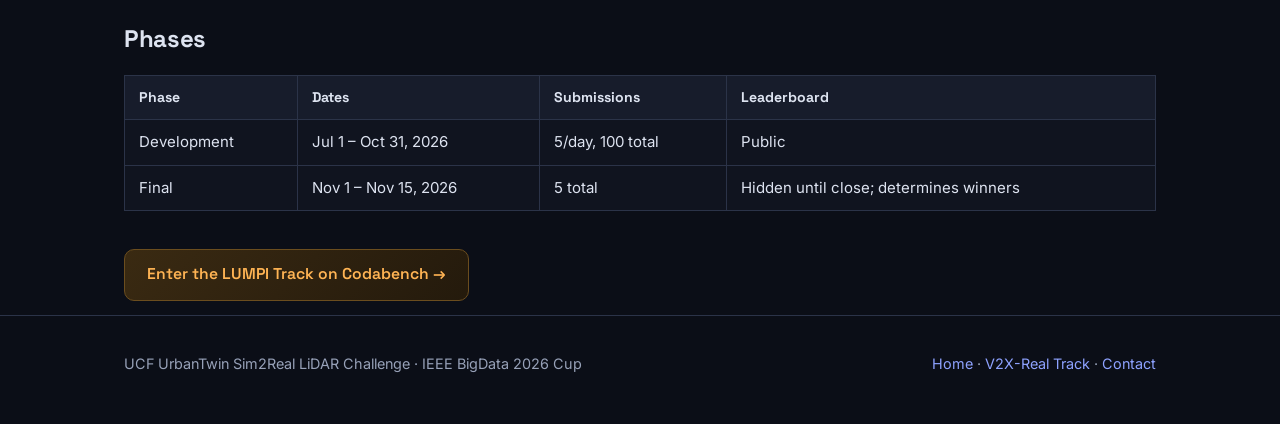
==== commit f8084539: "Track pages: logos, organizers, dates timeline, dataset pointers; nav-bar logos on all pages" ====
--- a/lumpi.html
+++ b/lumpi.html
@@ -15,7 +15,7 @@
 
 <nav class="nav">
   <div class="nav-inner">
-    <a class="nav-brand" href="index.html"><img src="logo.png" alt="UrbanTwin logo">UCF UrbanTwin&nbsp;Sim2Real</a>
+    <img class="nav-logo" src="ieee-bigdata-logo.png" alt="IEEE Big Data 2026"><img class="nav-logo" src="urbanity-urbantwin.png" alt="UCF Urbanity Lab — UrbanTwin"><a class="nav-brand" href="index.html"><img src="logo.png" alt="UrbanTwin logo">UCF UrbanTwin&nbsp;Sim2Real</a>
     <div class="nav-links">
       <a href="index.html">Home</a>
       <a href="#data">Data</a>
@@ -29,12 +29,25 @@
 
 <header class="track-hero lumpi">
   <div class="wrap">
+    <div class="logo-strip">
+      <a href="https://bigdataieee.org/BigData2026/"><img src="ieee-bigdata-logo.png" alt="IEEE Big Data 2026 — Dec 14–17, 2026, Phoenix, Arizona"></a>
+      <img src="urbanity-urbantwin.png" alt="UCF Urbanity Lab — UrbanTwin">
+    </div>
     <span class="eyebrow lumpi">Track A · Roadside intersection · 8 classes</span>
+    <p class="sub org-line">Organized by <strong>Muhammad Shahbaz</strong> and <strong>Shaurya Agarwal</strong> · University of Central Florida</p>
     <h1>LUMPI Track</h1>
     <p class="sub">Synthesize LiDAR data matching the distribution of <strong>LUMPI</strong> — the Leibniz University Multi-Perspective Intersection dataset, recorded at a live intersection in Hannover, Germany — then prove your sim-only detector on real held-out frames.</p>
     <div class="hero-ctas">
       <a class="btn btn-lumpi" href="https://www.codabench.org/competitions/16684/">Compete on Codabench →</a>
       <a class="btn" href="https://data.uni-hannover.de/dataset/lumpi">Get the real LUMPI data</a>
+    </div>
+    <div class="hero-facts hero-dates">
+      <div class="fact"><div class="k">Development opens</div><div class="v">Jul 1, 2026</div></div>
+      <div class="fact"><div class="k">Letter of intent</div><div class="v">Jul 25, 2026</div></div>
+      <div class="fact"><div class="k">Development closes</div><div class="v">Oct 31, 2026</div></div>
+      <div class="fact"><div class="k">Final + report due</div><div class="v">Nov 15, 2026</div></div>
+      <div class="fact"><div class="k">Winners</div><div class="v">Nov 25, 2026</div></div>
+      <div class="fact"><div class="k">Conference</div><div class="v">Dec 14–17, 2026</div></div>
     </div>
   </div>
 </header>
@@ -45,6 +58,7 @@
 <p>Real LUMPI data is publicly available from its original release at
 <a href="https://data.uni-hannover.de/dataset/lumpi">data.uni-hannover.de/dataset/lumpi</a>, under its own license.
 We do not redistribute it — obtain it directly from the source.</p>
+<p>See also <a href="https://doi.org/10.7910/DVN/D9SSWD"><strong>UT-LUMPI</strong></a> — an UrbanTwin synthetic dataset targeting this distribution, offered as orientation that sim2real transfer is feasible.</p>
 
 <h3>Released for participants (starting kit)</h3>
 <ul>
--- a/style.css
+++ b/style.css
@@ -50,6 +50,8 @@
 .nav-inner { display: flex; align-items: center; gap: 20px; height: 64px; max-width: var(--maxw); margin: 0 auto; padding: 0 24px; }
 .nav-brand { display: flex; align-items: center; gap: 10px; font-family: "Space Grotesk", sans-serif; font-weight: 700; color: var(--text); font-size: 1.02rem; white-space: nowrap; }
 .nav-brand img { width: 28px; height: 28px; border-radius: 6px; }
+.nav-logo { height: 36px; width: auto; border-radius: 6px; }
+@media (max-width: 760px) { .nav-logo { display: none; } }
 .nav-brand:hover { text-decoration: none; }
 .nav-links { display: flex; gap: 18px; margin-left: auto; flex-wrap: wrap; }
 .nav-links a { color: var(--text-dim); font-size: 0.92rem; }
@@ -67,7 +69,11 @@
   border: 1px solid var(--line); border-radius: 999px; padding: 6px 14px;
   background: rgba(23, 28, 43, 0.7); margin-bottom: 26px;
 }
-.hero h1 { font-size: clamp(2.1rem, 5.4vw, 3.6rem); font-weight: 700; max-width: 820px; }
+.hero h1 { font-size: clamp(1.2rem, 3.8vw, 2.8rem); font-weight: 700; max-width: none; white-space: nowrap; }
+.hero p.org-line, .track-hero p.org-line { margin: 0 0 14px; font-size: clamp(0.78rem, 1.7vw, 0.98rem); max-width: none; white-space: nowrap; }
+.track-hero .wrap { position: relative; }
+.track-hero .logo-strip { top: 0; }
+.track-hero .logo-strip img { height: 62px; }
 .hero h1 .thin { color: var(--text-dim); font-weight: 500; }
 .hero .sub { margin-top: 20px; max-width: 640px; color: var(--text-dim); font-size: 1.08rem; }
 .hero-ctas { display: flex; gap: 14px; margin-top: 34px; flex-wrap: wrap; }
@@ -87,6 +93,27 @@
 .hero-facts { display: flex; gap: 34px; margin-top: 44px; flex-wrap: wrap; }
 .fact .k { font-family: "IBM Plex Mono", monospace; font-size: 0.74rem; letter-spacing: 0.12em; text-transform: uppercase; color: var(--text-dim); }
 .fact .v { font-family: "Space Grotesk", sans-serif; font-size: 1.12rem; font-weight: 600; margin-top: 2px; }
+
+/* logo strip — pinned top right of hero, beside the title */
+.logo-strip { position: absolute; top: 96px; right: 24px; display: flex; align-items: center; gap: 16px; }
+.logo-strip img { height: 76px; width: auto; border-radius: 10px; border: 1px solid var(--line); background: var(--ink-900); }
+.logo-strip a:hover img { border-color: var(--text-dim); }
+@media (max-width: 1000px) {
+  .logo-strip { position: static; margin-bottom: 26px; }
+  .logo-strip img { height: 56px; }
+}
+
+/* hero dates timeline strip */
+.hero-dates { margin-top: 34px; border-top: 2px solid var(--line); padding-top: 18px; display: grid; grid-template-columns: repeat(6, auto); justify-content: space-between; gap: 14px; }
+.hero-dates .fact .k { font-size: clamp(0.58rem, 0.85vw, 0.74rem); white-space: nowrap; }
+.hero-dates .fact .v { font-size: clamp(0.78rem, 1.25vw, 1.05rem); white-space: nowrap; }
+.hero-dates .fact { position: relative; }
+.hero-dates .fact::before {
+  content: ""; position: absolute; top: -25px; left: 1px;
+  width: 12px; height: 12px; border-radius: 50%;
+  background: var(--ink-950); border: 2px solid var(--accent);
+}
+.hero-dates .fact:nth-child(4)::before { background: var(--accent); } /* final deadline emphasized */
 
 /* ---------- sections ---------- */
 section { padding: 72px 0; border-bottom: 1px solid var(--line); }
@@ -198,6 +225,12 @@
 .track-hero .eyebrow.lumpi { color: var(--lumpi); }
 .track-hero .eyebrow.v2x { color: var(--v2x); }
 
+/* reference lists: bold title line, description on its own line */
+.ref-list { list-style: none; margin-left: 0 !important; gap: 16px !important; }
+.ref-list li { border-left: 2px solid var(--line); padding-left: 16px; }
+.ref-list li > a { display: block; line-height: 1.4; }
+.ref-list .ref-desc { display: block; color: var(--text-dim); font-size: 0.93rem; margin-top: 3px; }
+
 /* citations */
 details.bib { border: 1px solid var(--line); border-radius: var(--radius); background: var(--ink-900); margin-bottom: 12px; }
 details.bib summary { cursor: pointer; padding: 14px 18px; font-family: "Space Grotesk", sans-serif; font-weight: 600; font-size: 0.98rem; }
@@ -223,6 +256,8 @@
 }
 @media (max-width: 640px) {
   .tracks, .rule-cols, .steps, .metric-grid, .prizes { grid-template-columns: 1fr; }
+  .hero h1, .hero p.org-line { white-space: normal; }
+  .hero-dates { grid-template-columns: repeat(2, auto); row-gap: 20px; }
   .nav-links { gap: 12px; }
   .hero-inner { padding: 70px 24px 60px; }
 }
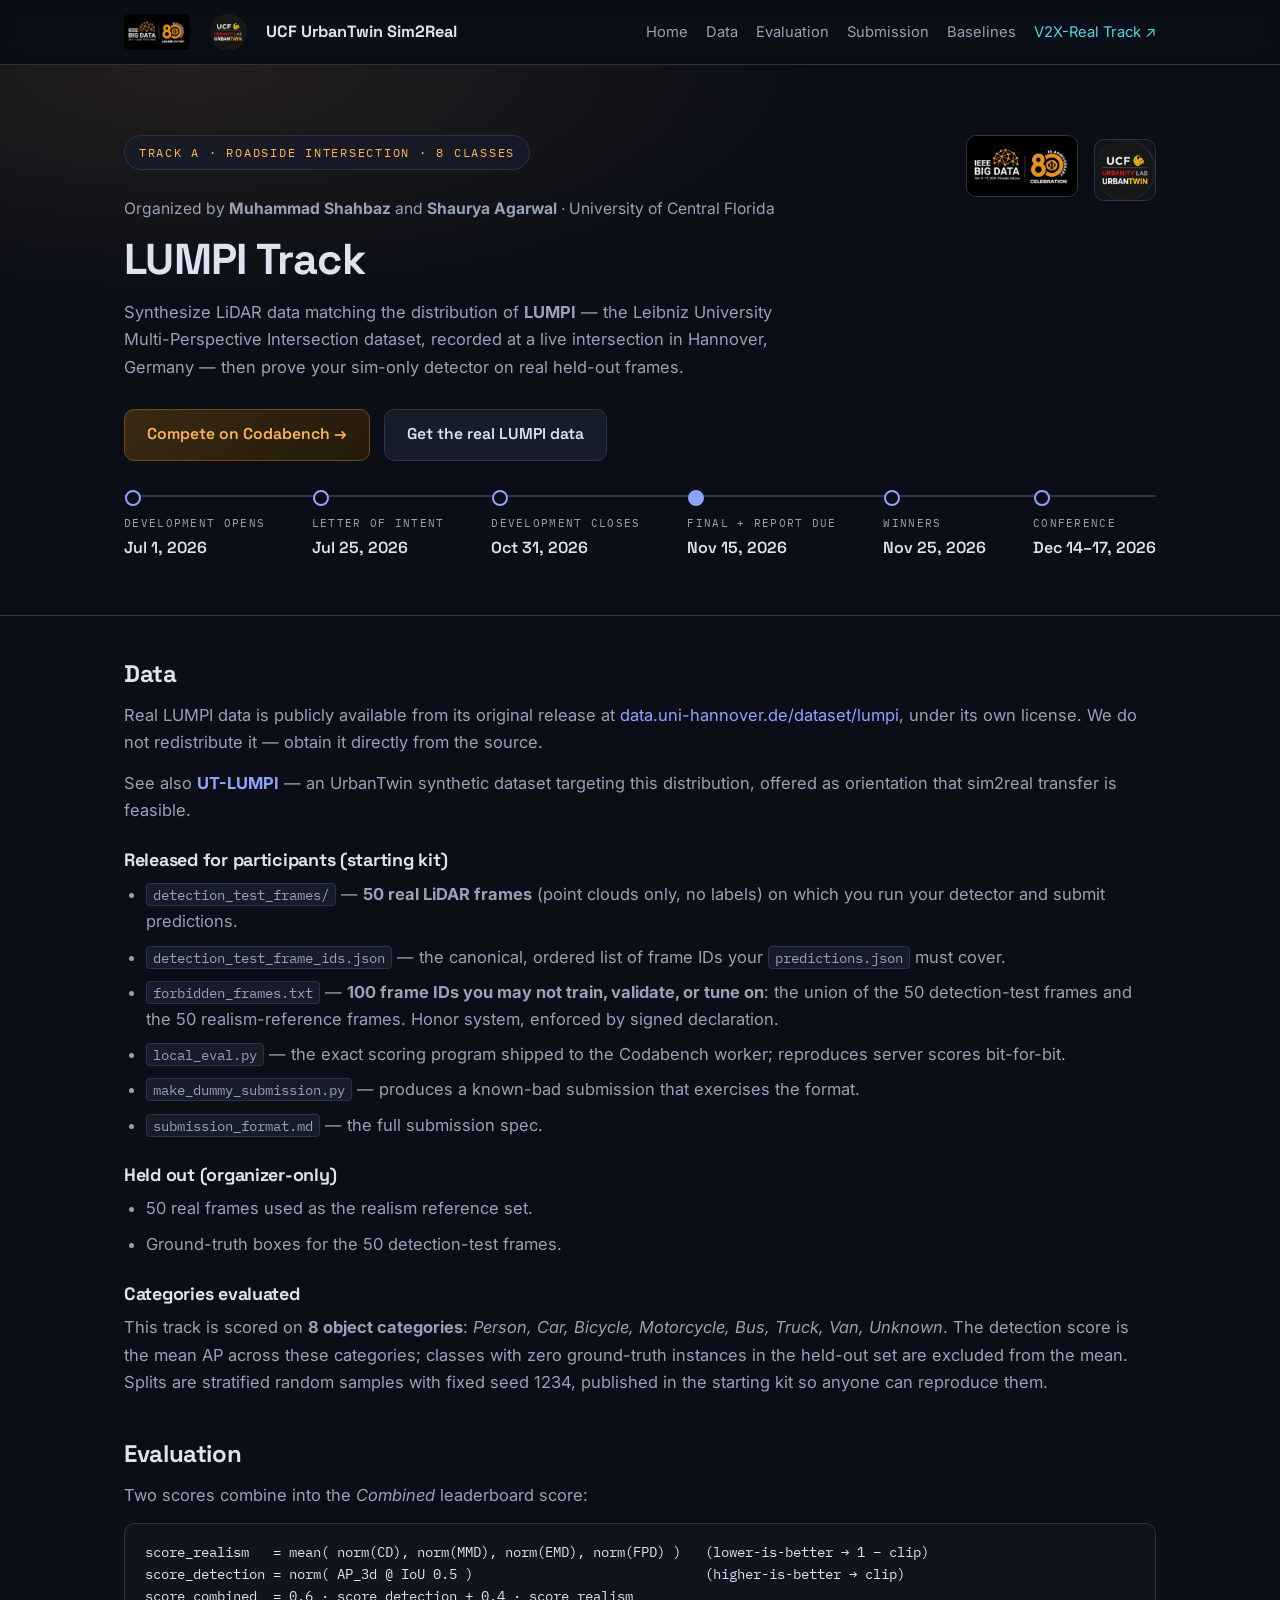
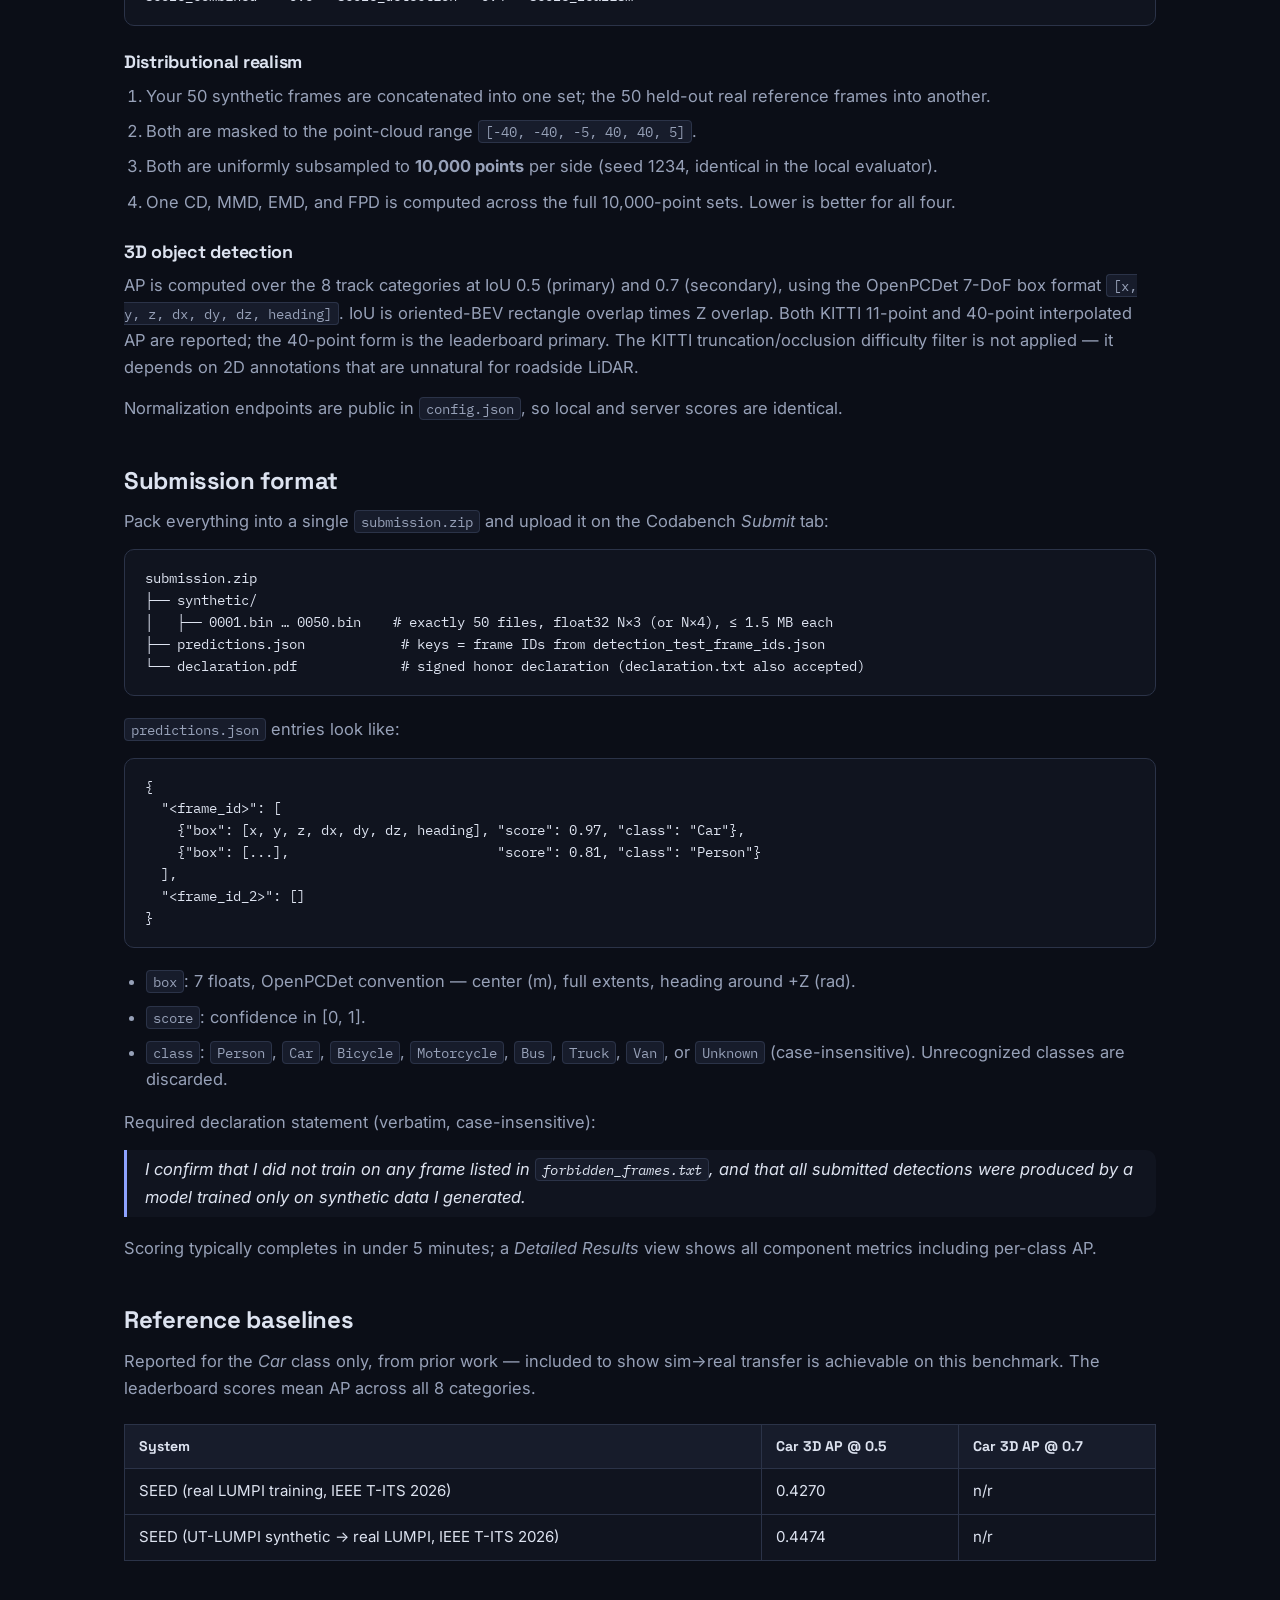
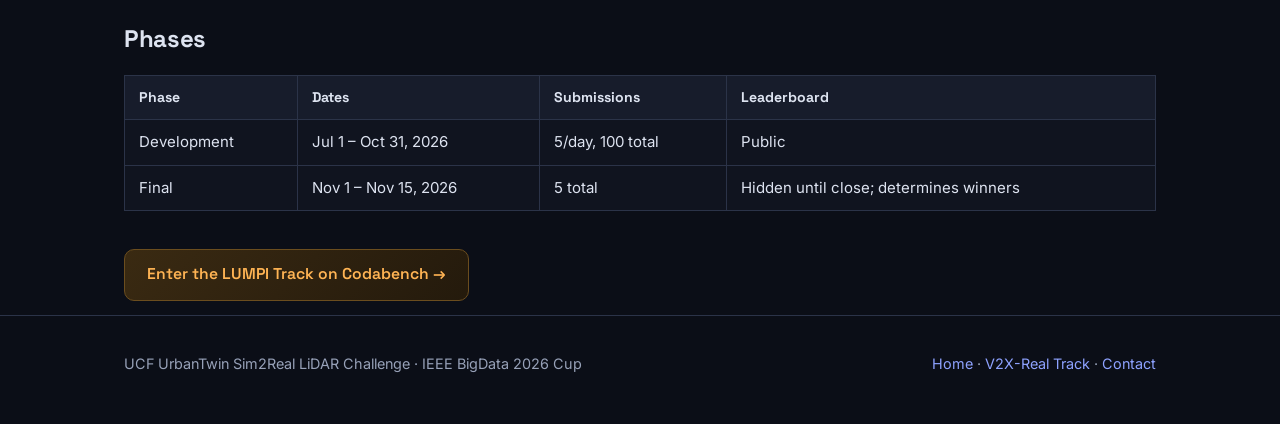
==== commit 38b2d058: "Remove UT logo from nav brand" ====
--- a/lumpi.html
+++ b/lumpi.html
@@ -15,7 +15,7 @@
 
 <nav class="nav">
   <div class="nav-inner">
-    <img class="nav-logo" src="ieee-bigdata-logo.png" alt="IEEE Big Data 2026"><img class="nav-logo" src="urbanity-urbantwin.png" alt="UCF Urbanity Lab — UrbanTwin"><a class="nav-brand" href="index.html"><img src="logo.png" alt="UrbanTwin logo">UCF UrbanTwin&nbsp;Sim2Real</a>
+    <img class="nav-logo" src="ieee-bigdata-logo.png" alt="IEEE Big Data 2026"><img class="nav-logo" src="urbanity-urbantwin.png" alt="UCF Urbanity Lab — UrbanTwin"><a class="nav-brand" href="index.html">UCF UrbanTwin&nbsp;Sim2Real</a>
     <div class="nav-links">
       <a href="index.html">Home</a>
       <a href="#data">Data</a>
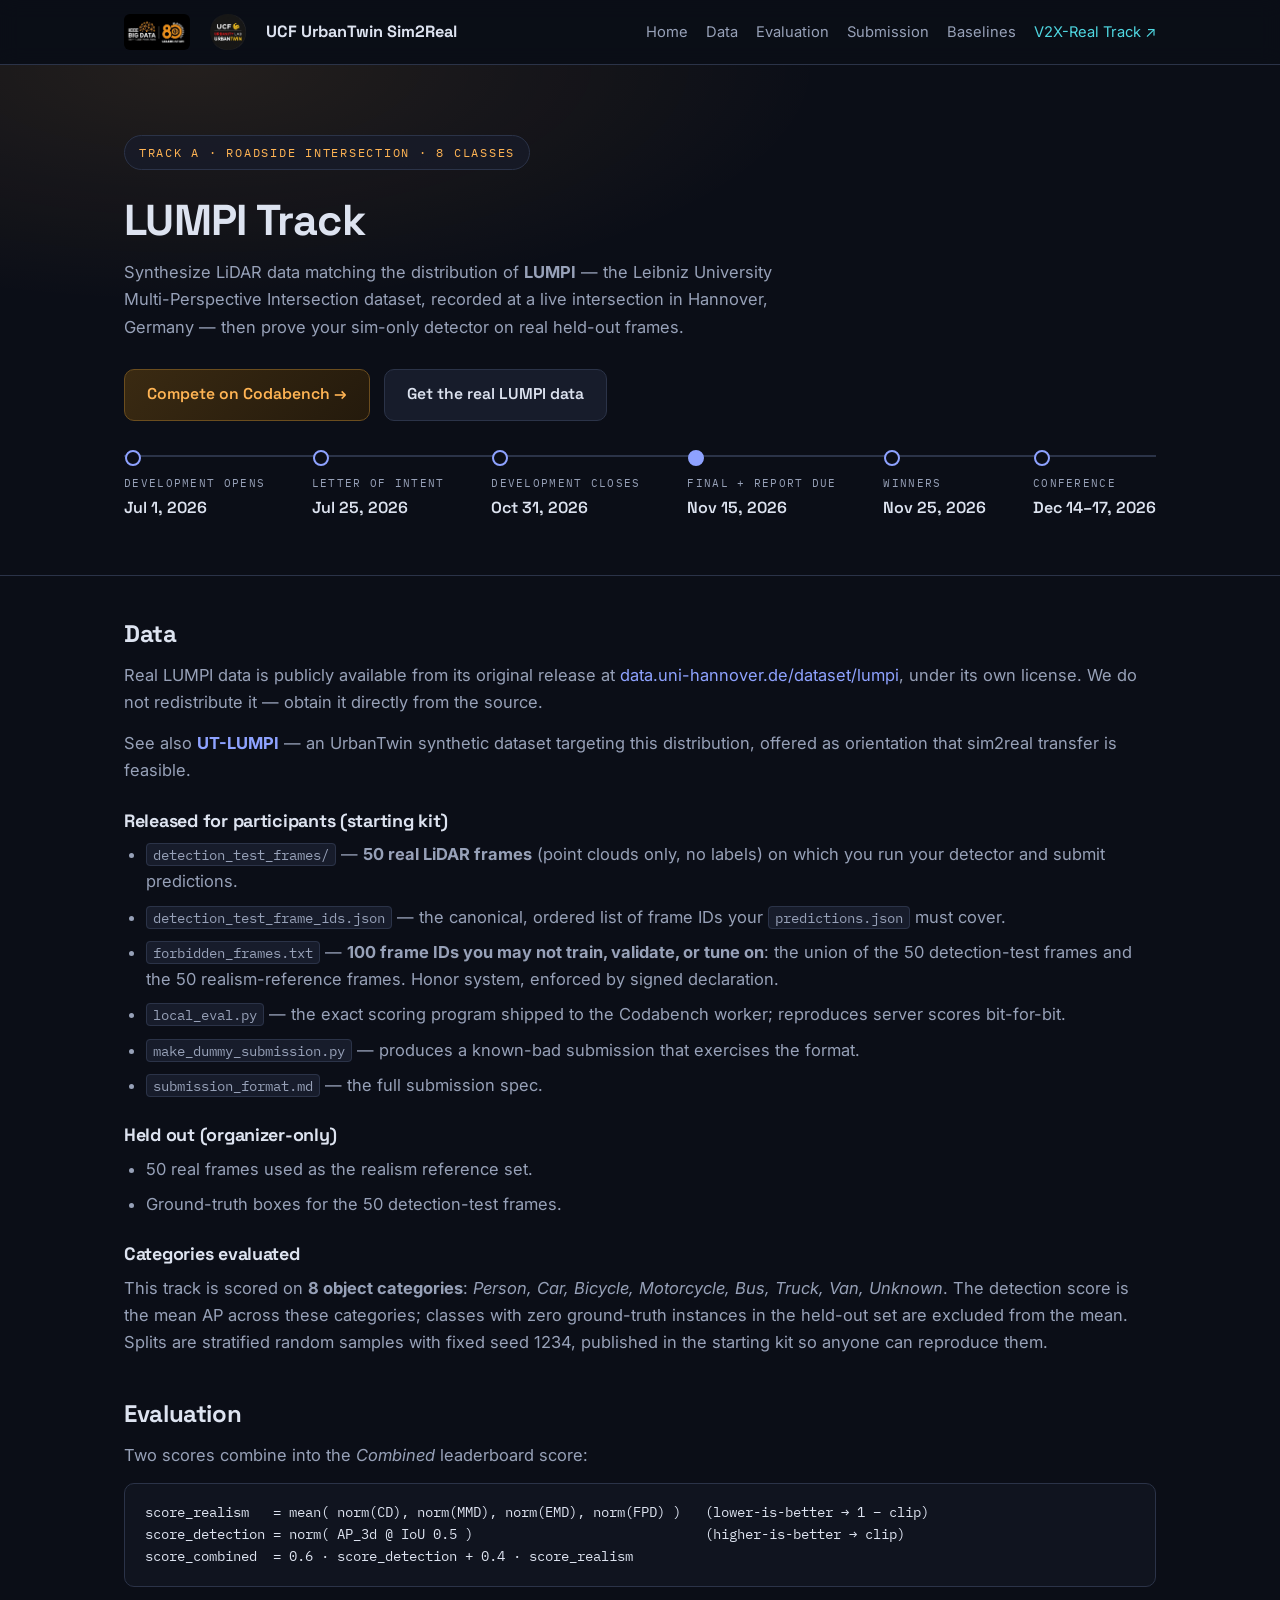
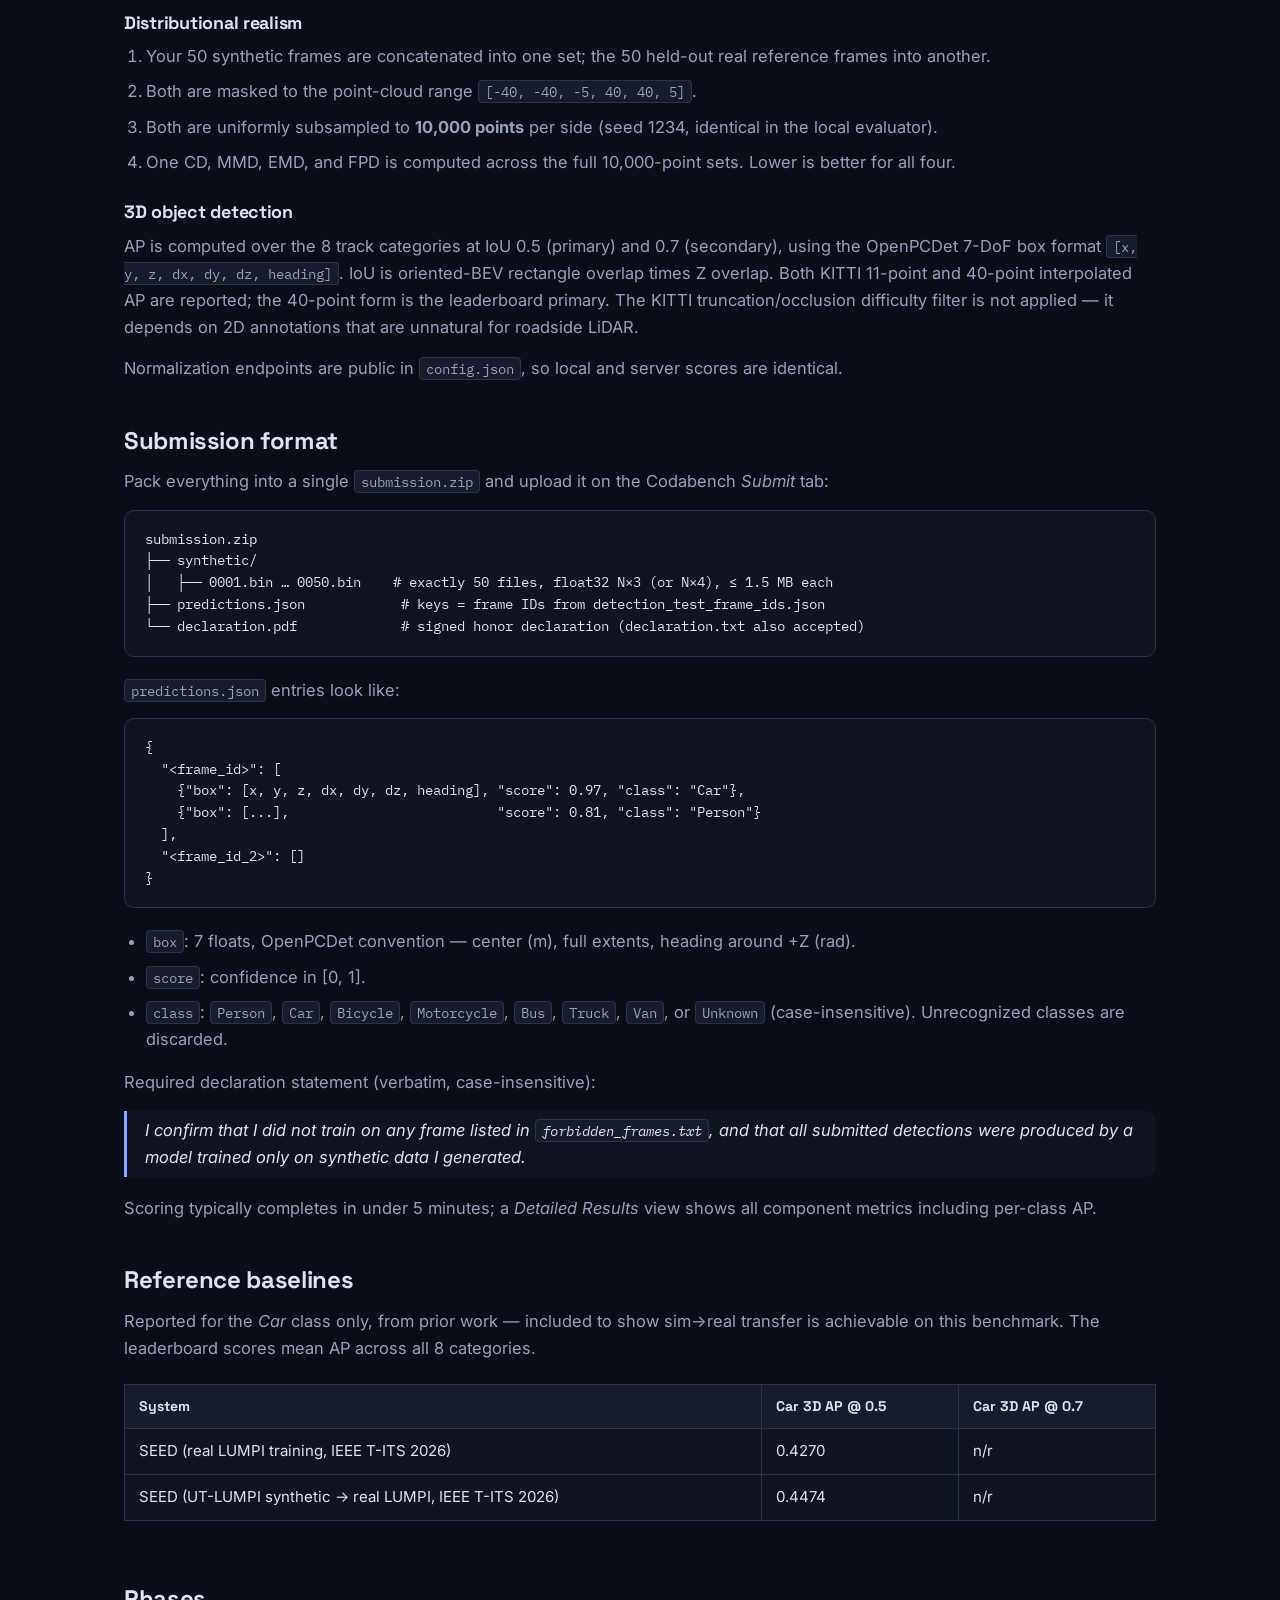
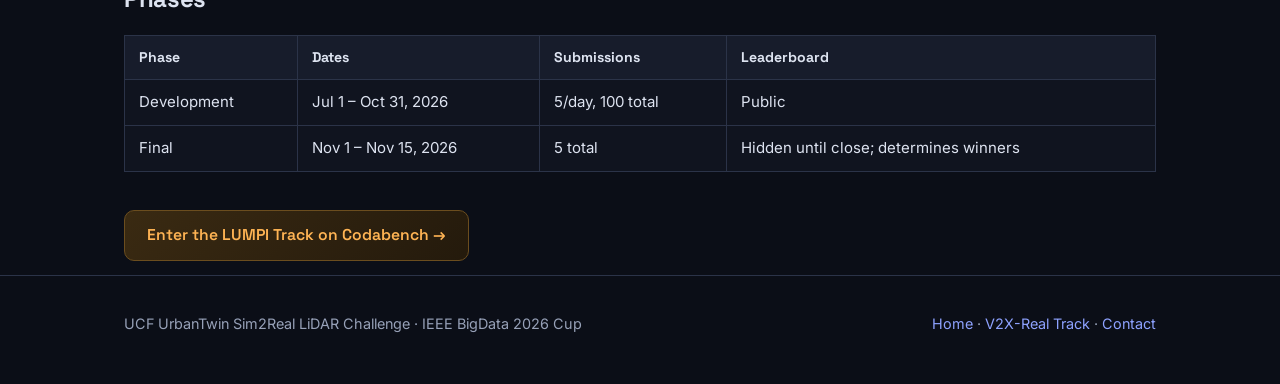
==== commit 43ad5850: "Bigger aligned logo row atop home hero; remove logos/org line from track heroes" ====
--- a/lumpi.html
+++ b/lumpi.html
@@ -29,12 +29,7 @@
 
 <header class="track-hero lumpi">
   <div class="wrap">
-    <div class="logo-strip">
-      <a href="https://bigdataieee.org/BigData2026/"><img src="ieee-bigdata-logo.png" alt="IEEE Big Data 2026 — Dec 14–17, 2026, Phoenix, Arizona"></a>
-      <img src="urbanity-urbantwin.png" alt="UCF Urbanity Lab — UrbanTwin">
-    </div>
     <span class="eyebrow lumpi">Track A · Roadside intersection · 8 classes</span>
-    <p class="sub org-line">Organized by <strong>Muhammad Shahbaz</strong> and <strong>Shaurya Agarwal</strong> · University of Central Florida</p>
     <h1>LUMPI Track</h1>
     <p class="sub">Synthesize LiDAR data matching the distribution of <strong>LUMPI</strong> — the Leibniz University Multi-Perspective Intersection dataset, recorded at a live intersection in Hannover, Germany — then prove your sim-only detector on real held-out frames.</p>
     <div class="hero-ctas">
--- a/style.css
+++ b/style.css
@@ -50,7 +50,7 @@
 .nav-inner { display: flex; align-items: center; gap: 20px; height: 64px; max-width: var(--maxw); margin: 0 auto; padding: 0 24px; }
 .nav-brand { display: flex; align-items: center; gap: 10px; font-family: "Space Grotesk", sans-serif; font-weight: 700; color: var(--text); font-size: 1.02rem; white-space: nowrap; }
 .nav-brand img { width: 28px; height: 28px; border-radius: 6px; }
-.nav-logo { height: 36px; width: auto; border-radius: 6px; }
+.nav-logo { display: block; align-self: center; height: 36px; width: auto; border-radius: 6px; }
 @media (max-width: 760px) { .nav-logo { display: none; } }
 .nav-brand:hover { text-decoration: none; }
 .nav-links { display: flex; gap: 18px; margin-left: auto; flex-wrap: wrap; }
@@ -71,9 +71,6 @@
 }
 .hero h1 { font-size: clamp(1.2rem, 3.8vw, 2.8rem); font-weight: 700; max-width: none; white-space: nowrap; }
 .hero p.org-line, .track-hero p.org-line { margin: 0 0 14px; font-size: clamp(0.78rem, 1.7vw, 0.98rem); max-width: none; white-space: nowrap; }
-.track-hero .wrap { position: relative; }
-.track-hero .logo-strip { top: 0; }
-.track-hero .logo-strip img { height: 62px; }
 .hero h1 .thin { color: var(--text-dim); font-weight: 500; }
 .hero .sub { margin-top: 20px; max-width: 640px; color: var(--text-dim); font-size: 1.08rem; }
 .hero-ctas { display: flex; gap: 14px; margin-top: 34px; flex-wrap: wrap; }
@@ -94,14 +91,12 @@
 .fact .k { font-family: "IBM Plex Mono", monospace; font-size: 0.74rem; letter-spacing: 0.12em; text-transform: uppercase; color: var(--text-dim); }
 .fact .v { font-family: "Space Grotesk", sans-serif; font-size: 1.12rem; font-weight: 600; margin-top: 2px; }
 
-/* logo strip — pinned top right of hero, beside the title */
-.logo-strip { position: absolute; top: 96px; right: 24px; display: flex; align-items: center; gap: 16px; }
-.logo-strip img { height: 76px; width: auto; border-radius: 10px; border: 1px solid var(--line); background: var(--ink-900); }
+/* logo strip — prominent row at the top of the hero */
+.logo-strip { display: flex; align-items: center; gap: 20px; margin-bottom: 30px; flex-wrap: wrap; }
+.logo-strip a { display: block; line-height: 0; }
+.logo-strip img { display: block; height: 96px; width: auto; border-radius: 12px; border: 1px solid var(--line); background: var(--ink-900); }
 .logo-strip a:hover img { border-color: var(--text-dim); }
-@media (max-width: 1000px) {
-  .logo-strip { position: static; margin-bottom: 26px; }
-  .logo-strip img { height: 56px; }
-}
+@media (max-width: 640px) { .logo-strip img { height: 64px; } }
 
 /* hero dates timeline strip */
 .hero-dates { margin-top: 34px; border-top: 2px solid var(--line); padding-top: 18px; display: grid; grid-template-columns: repeat(6, auto); justify-content: space-between; gap: 14px; }
